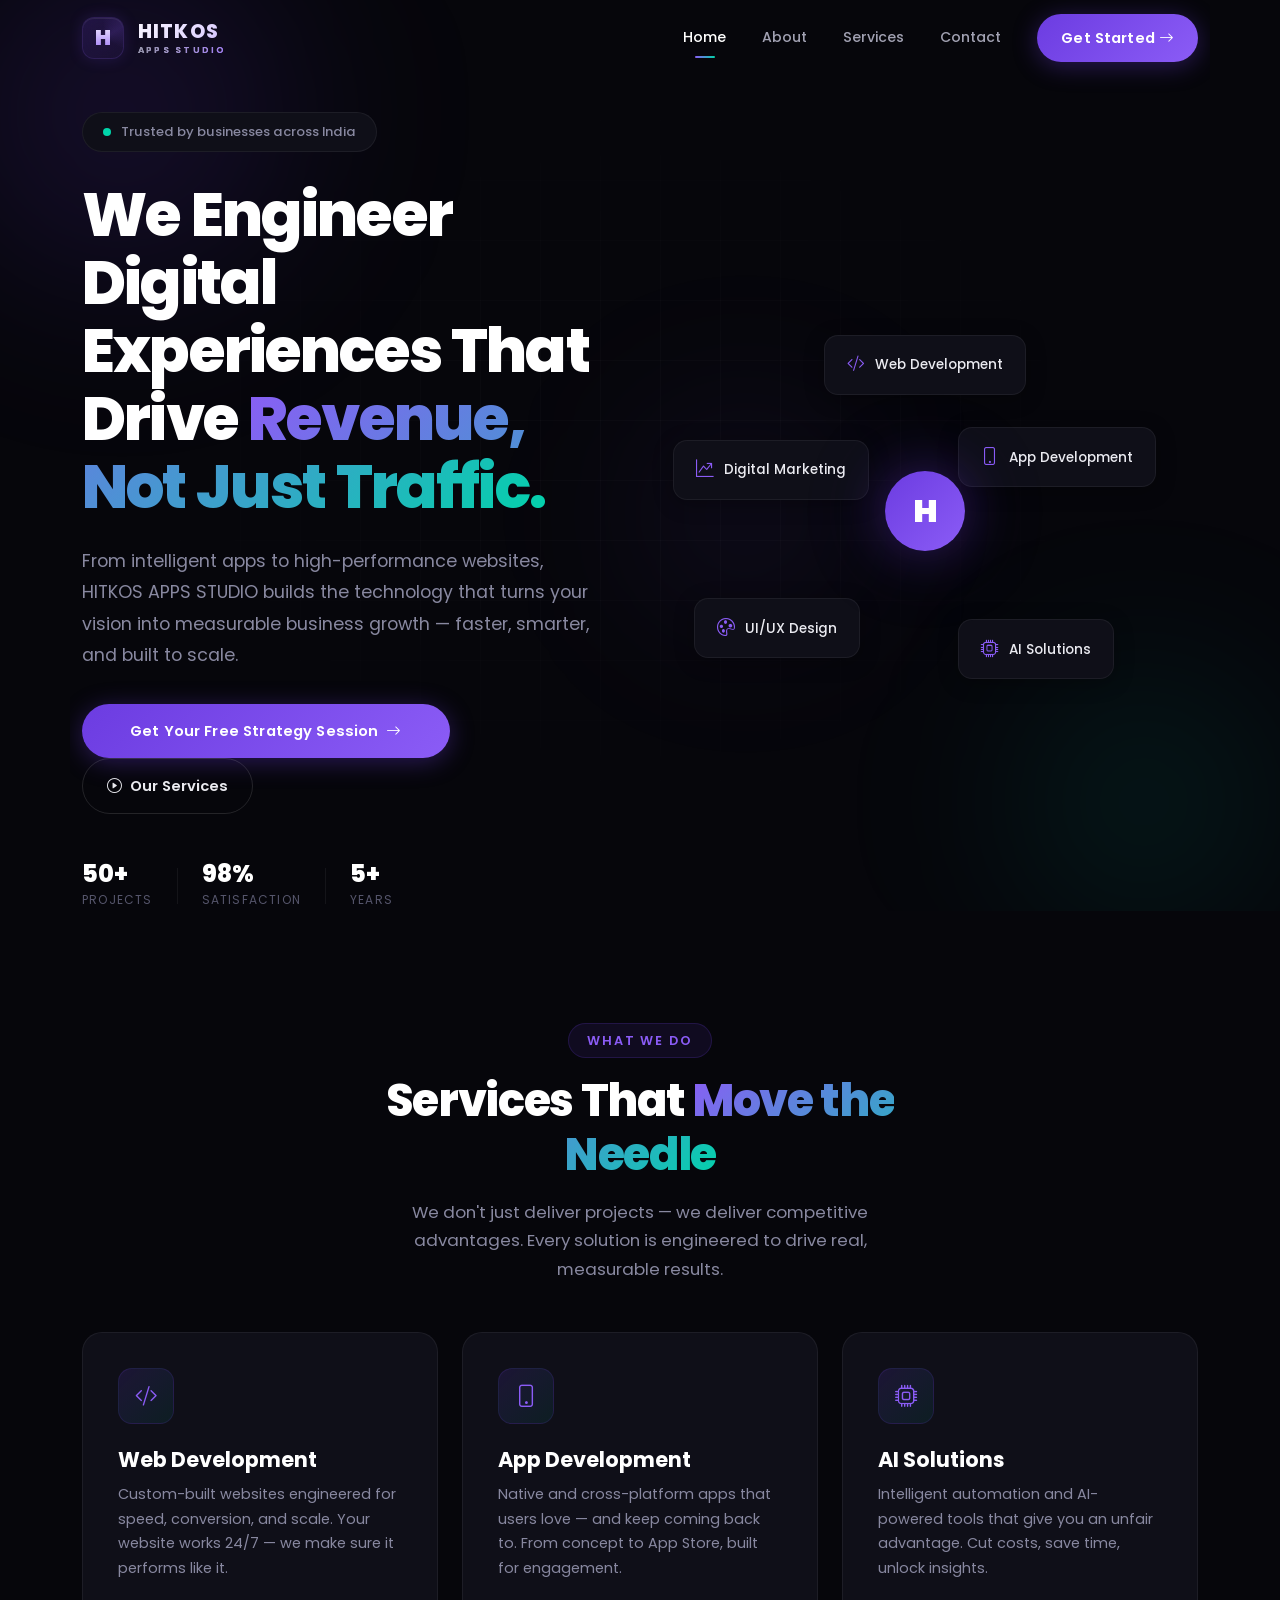
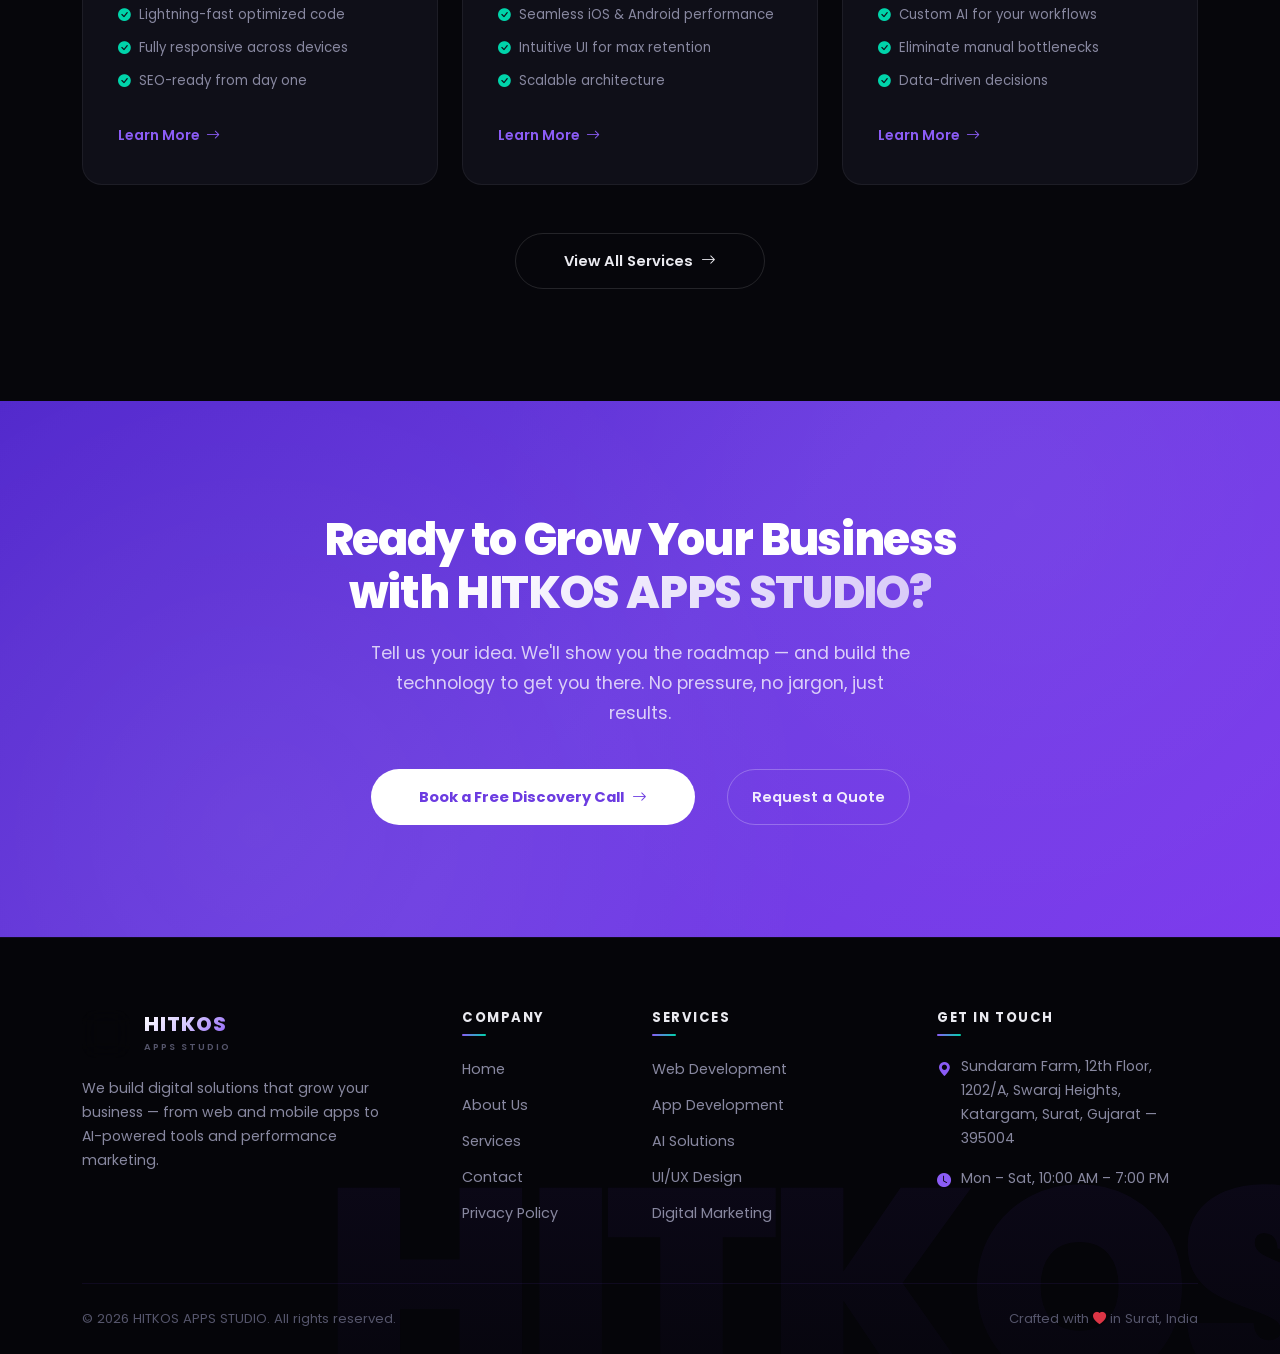
==== index.html @ c81a6fd2 "Add files via upload" ====
<!DOCTYPE html>
<html lang="en">

<head>
  <!-- Meta -->
  <meta charset="UTF-8" />
  <meta name="viewport" content="width=device-width, initial-scale=1.0" />
  <meta name="description"
    content="HITKOS APPS STUDIO — We build digital solutions that grow your business. Expert web development, app development, AI solutions, UI/UX design, and performance-driven digital marketing in Surat, Gujarat." />
  <meta name="keywords"
    content="web development, app development, AI solutions, UI/UX design, digital marketing, Google Ads, Meta Ads, Surat, Gujarat, HITKOS APPS STUDIO" />
  <meta name="author" content="HITKOS APPS STUDIO" />
  <meta name="robots" content="index, follow" />

  <!-- Open Graph -->
  <meta property="og:title" content="HITKOS APPS STUDIO — Digital Solutions That Grow Your Business" />
  <meta property="og:description"
    content="From intelligent apps to high-performance websites, we build the technology that turns your vision into measurable business growth." />
  <meta property="og:type" content="website" />
  <meta property="og:url" content="https://hitkosappsstudio.com" />
  <meta property="og:image" content="assets/images/og-image.jpg" />

  <!-- Favicon -->
  <link rel="icon" type="image/png" sizes="32x32" href="assets/icons/favicon-32x32.png" />
  <link rel="icon" type="image/png" sizes="16x16" href="assets/icons/favicon-16x16.png" />
  <link rel="apple-touch-icon" href="assets/icons/apple-touch-icon.png" />

  <!-- Google Fonts: Poppins -->
  <link rel="preconnect" href="https://fonts.googleapis.com" />
  <link rel="preconnect" href="https://fonts.gstatic.com" crossorigin />
  <link href="https://fonts.googleapis.com/css2?family=Poppins:wght@300;400;500;600;700;800;900&display=swap"
    rel="stylesheet" />

  <!-- Bootstrap 5.3 CSS -->
  <link href="https://cdn.jsdelivr.net/npm/bootstrap@5.3.3/dist/css/bootstrap.min.css" rel="stylesheet" />

  <!-- Bootstrap Icons -->
  <link href="https://cdn.jsdelivr.net/npm/bootstrap-icons@1.11.3/font/bootstrap-icons.min.css" rel="stylesheet" />

  <!-- Custom Stylesheet -->
  <link rel="stylesheet" href="css/style.css" />

  <title>HITKOS APPS STUDIO — We Build Digital Solutions That Grow Your Business</title>
</head>

<body>

  <!-- ======== NAVBAR ======== -->
  <nav class="navbar navbar-expand-lg fixed-top" id="mainNavbar">
    <div class="container">
      <a class="navbar-brand" href="index.html">
        <div class="brand-monogram"><span>H</span></div>
        <span class="navbar-brand-text">
          HITKOS
          <span class="brand-sub">Apps Studio</span>
        </span>
      </a>

      <button class="navbar-toggler border-0 shadow-none" type="button" data-bs-toggle="collapse"
        data-bs-target="#navbarNav" aria-controls="navbarNav" aria-expanded="false" aria-label="Toggle navigation">
        <span class="navbar-toggler-icon"></span>
      </button>

      <div class="collapse navbar-collapse" id="navbarNav">
        <ul class="navbar-nav ms-auto align-items-lg-center gap-lg-1">
          <li class="nav-item">
            <a class="nav-link active" href="index.html">Home</a>
          </li>
          <li class="nav-item">
            <a class="nav-link" href="about.html">About</a>
          </li>
          <li class="nav-item">
            <a class="nav-link" href="services.html">Services</a>
          </li>
          <li class="nav-item">
            <a class="nav-link" href="contact.html">Contact</a>
          </li>
          <li class="nav-item ms-lg-3">
            <a class="btn btn-cta-primary px-4 py-2" href="contact.html">
              Get Started <i class="bi bi-arrow-right ms-1"></i>
            </a>
          </li>
        </ul>
      </div>
    </div>
  </nav>

  <!-- ======== HERO SECTION ======== -->
  <section class="hero-section" id="hero">
    <!-- Animated background orbs -->
    <div class="hero-orb hero-orb-1"></div>
    <div class="hero-orb hero-orb-2"></div>
    <div class="hero-orb hero-orb-3"></div>
    <div class="hero-grid-overlay"></div>

    <div class="container position-relative" style="z-index: 2;">
      <div class="row align-items-center min-vh-100" style="padding-top: 7rem;">
        <!-- Left: Text Content -->
        <div class="col-lg-6 hero-text-col">
          <div class="hero-badge animate-fade-in">
            <span class="badge-dot"></span>
            Trusted by businesses across India
          </div>

          <h1 class="hero-heading animate-fade-in-up">
            We Engineer Digital Experiences That Drive
            <span class="gradient-text">Revenue, Not Just Traffic.</span>
          </h1>

          <p class="hero-subheading animate-fade-in-up delay-1">
            From intelligent apps to high-performance websites, HITKOS APPS STUDIO builds the technology that turns your
            vision into measurable business growth — faster, smarter, and built to scale.
          </p>

          <div class="hero-cta-group animate-fade-in-up delay-2">
            <a href="contact.html" class="btn btn-cta-primary btn-lg px-5 py-3 me-3">
              Get Your Free Strategy Session <i class="bi bi-arrow-right ms-2"></i>
            </a>
            <a href="services.html" class="btn btn-cta-outline btn-lg px-4 py-3">
              <i class="bi bi-play-circle me-2"></i> Our Services
            </a>
          </div>

          <!-- Trust Indicators -->
          <div class="hero-trust animate-fade-in-up delay-3">
            <div class="trust-item">
              <span class="trust-number">50+</span>
              <span class="trust-label">Projects</span>
            </div>
            <div class="trust-divider"></div>
            <div class="trust-item">
              <span class="trust-number">98%</span>
              <span class="trust-label">Satisfaction</span>
            </div>
            <div class="trust-divider"></div>
            <div class="trust-item">
              <span class="trust-number">5+</span>
              <span class="trust-label">Years</span>
            </div>
          </div>
        </div>

        <!-- Right: Illustration -->
        <div class="col-lg-6 d-none d-lg-flex justify-content-center align-items-center">
          <div class="hero-visual animate-fade-in-up delay-2">
            <div class="hero-card hero-card-1">
              <i class="bi bi-code-slash"></i>
              <span>Web Development</span>
            </div>
            <div class="hero-card hero-card-2">
              <i class="bi bi-phone"></i>
              <span>App Development</span>
            </div>
            <div class="hero-card hero-card-3">
              <i class="bi bi-cpu"></i>
              <span>AI Solutions</span>
            </div>
            <div class="hero-card hero-card-4">
              <i class="bi bi-palette"></i>
              <span>UI/UX Design</span>
            </div>
            <div class="hero-card hero-card-5">
              <i class="bi bi-graph-up-arrow"></i>
              <span>Digital Marketing</span>
            </div>
            <div class="hero-center-logo">
              <span>H</span>
            </div>
          </div>
        </div>
      </div>
    </div>
  </section>

  <!-- ======== SERVICES SECTION ======== -->
  <section class="services-section" id="services">
    <div class="container">
      <div class="row justify-content-center mb-5">
        <div class="col-lg-7 text-center">
          <span class="section-label animate-on-scroll">What We Do</span>
          <h2 class="section-title animate-on-scroll">
            Services That <span class="gradient-text">Move the Needle</span>
          </h2>
          <p class="section-subtitle animate-on-scroll">
            We don't just deliver projects — we deliver competitive advantages. Every solution is engineered to drive
            real, measurable results.
          </p>
        </div>
      </div>

      <div class="row g-4">
        <!-- Service 1: Web Development -->
        <div class="col-lg-4 col-md-6">
          <div class="service-card animate-on-scroll">
            <div class="service-card-glow"></div>
            <div class="service-icon-wrapper">
              <i class="bi bi-code-slash"></i>
            </div>
            <h3 class="service-title">Web Development</h3>
            <p class="service-desc">Custom-built websites engineered for speed, conversion, and scale. Your website
              works 24/7 — we make sure it performs like it.</p>
            <ul class="service-features">
              <li><i class="bi bi-check-circle-fill"></i> Lightning-fast optimized code</li>
              <li><i class="bi bi-check-circle-fill"></i> Fully responsive across devices</li>
              <li><i class="bi bi-check-circle-fill"></i> SEO-ready from day one</li>
            </ul>
            <a href="services.html" class="service-link">
              Learn More <i class="bi bi-arrow-right"></i>
            </a>
          </div>
        </div>

        <!-- Service 2: App Development -->
        <div class="col-lg-4 col-md-6">
          <div class="service-card animate-on-scroll">
            <div class="service-card-glow"></div>
            <div class="service-icon-wrapper">
              <i class="bi bi-phone"></i>
            </div>
            <h3 class="service-title">App Development</h3>
            <p class="service-desc">Native and cross-platform apps that users love — and keep coming back to. From
              concept to App Store, built for engagement.</p>
            <ul class="service-features">
              <li><i class="bi bi-check-circle-fill"></i> Seamless iOS &amp; Android performance</li>
              <li><i class="bi bi-check-circle-fill"></i> Intuitive UI for max retention</li>
              <li><i class="bi bi-check-circle-fill"></i> Scalable architecture</li>
            </ul>
            <a href="services.html" class="service-link">
              Learn More <i class="bi bi-arrow-right"></i>
            </a>
          </div>
        </div>

        <!-- Service 3: AI Solutions -->
        <div class="col-lg-4 col-md-6">
          <div class="service-card animate-on-scroll">
            <div class="service-card-glow"></div>
            <div class="service-icon-wrapper">
              <i class="bi bi-cpu"></i>
            </div>
            <h3 class="service-title">AI Solutions</h3>
            <p class="service-desc">Intelligent automation and AI-powered tools that give you an unfair advantage. Cut
              costs, save time, unlock insights.</p>
            <ul class="service-features">
              <li><i class="bi bi-check-circle-fill"></i> Custom AI for your workflows</li>
              <li><i class="bi bi-check-circle-fill"></i> Eliminate manual bottlenecks</li>
              <li><i class="bi bi-check-circle-fill"></i> Data-driven decisions</li>
            </ul>
            <a href="services.html" class="service-link">
              Learn More <i class="bi bi-arrow-right"></i>
            </a>
          </div>
        </div>
      </div>

      <!-- View All Services -->
      <div class="text-center mt-5 animate-on-scroll">
        <a href="services.html" class="btn btn-cta-outline btn-lg px-5 py-3">
          View All Services <i class="bi bi-arrow-right ms-2"></i>
        </a>
      </div>
    </div>
  </section>

  <!-- ======== CTA SECTION ======== -->
  <section class="cta-section" id="cta">
    <div class="cta-bg-pattern"></div>
    <div class="container position-relative" style="z-index: 2;">
      <div class="row justify-content-center">
        <div class="col-lg-8 text-center">
          <h2 class="cta-title animate-on-scroll">
            Ready to Grow Your Business with
            <span class="gradient-text-white">HITKOS APPS STUDIO?</span>
          </h2>
          <p class="cta-subtitle animate-on-scroll">
            Tell us your idea. We'll show you the roadmap — and build the technology to get you there. No pressure, no
            jargon, just results.
          </p>
          <div class="cta-buttons animate-on-scroll">
            <a href="contact.html" class="btn btn-cta-white btn-lg px-5 py-3 me-3">
              Book a Free Discovery Call <i class="bi bi-arrow-right ms-2"></i>
            </a>
            <a href="contact.html" class="btn btn-cta-outline-white btn-lg px-4 py-3">
              Request a Quote
            </a>
          </div>
        </div>
      </div>
    </div>
  </section>

  <!-- ======== FOOTER ======== -->
  <footer class="site-footer" id="footer">
    <div class="footer-watermark">HITKOS</div>
    <div class="container">
      <div class="row g-4 mb-5">
        <!-- Brand Column -->
        <div class="col-lg-4 col-md-6">
          <a href="index.html" class="footer-brand-area">
            <div class="footer-monogram"><span>H</span></div>
            <div class="footer-brand-name">
              <span class="footer-brand-title">HITKOS</span>
              <span class="footer-brand-subtitle">Apps Studio</span>
            </div>
          </a>
          <p class="footer-tagline">We build digital solutions that grow your business — from web and mobile apps to
            AI-powered tools and performance marketing.</p>

        </div>

        <!-- Quick Links -->
        <div class="col-lg-2 col-md-6 col-6">
          <h5 class="footer-heading">Company</h5>
          <ul class="footer-links">
            <li><a href="index.html">Home</a></li>
            <li><a href="about.html">About Us</a></li>
            <li><a href="services.html">Services</a></li>
            <li><a href="contact.html">Contact</a></li>
            <li><a href="privacy.html">Privacy Policy</a></li>
          </ul>
        </div>

        <!-- Services -->
        <div class="col-lg-3 col-md-6 col-6">
          <h5 class="footer-heading">Services</h5>
          <ul class="footer-links">
            <li><a href="services.html">Web Development</a></li>
            <li><a href="services.html">App Development</a></li>
            <li><a href="services.html">AI Solutions</a></li>
            <li><a href="services.html">UI/UX Design</a></li>
            <li><a href="services.html">Digital Marketing</a></li>
          </ul>
        </div>

        <!-- Contact Info -->
        <div class="col-lg-3 col-md-6">
          <h5 class="footer-heading">Get In Touch</h5>
          <ul class="footer-contact">
            <li>
              <i class="bi bi-geo-alt-fill"></i>
              <span>Sundaram Farm, 12th Floor, 1202/A, Swaraj Heights, Katargam, Surat, Gujarat — 395004</span>
            </li>
            <li>
              <i class="bi bi-clock-fill"></i>
              <span>Mon – Sat, 10:00 AM – 7:00 PM</span>
            </li>
          </ul>
        </div>
      </div>

      <!-- Footer Bottom -->
      <div class="footer-bottom">
        <div class="row align-items-center">
          <div class="col-md-6 text-center text-md-start">
            <p class="mb-0">&copy; <span id="current-year"></span> HITKOS APPS STUDIO. All rights reserved.</p>
          </div>
          <div class="col-md-6 text-center text-md-end">
            <p class="mb-0">Crafted with <i class="bi bi-heart-fill text-danger"></i> in Surat, India</p>
          </div>
        </div>
      </div>
    </div>
  </footer>

  <!-- ======== SCRIPTS ======== -->
  <!-- Bootstrap 5.3 JS Bundle -->
  <script src="https://cdn.jsdelivr.net/npm/bootstrap@5.3.3/dist/js/bootstrap.bundle.min.js"></script>
  <!-- Custom JS -->
  <script src="js/main.js"></script>

</body>

</html>
---- css/style.css ----
/* ============================================
   HITKOS APPS STUDIO — Custom Styles
   Companion to Bootstrap 5.3
   ============================================ */

/* ---------- CSS Custom Properties ---------- */
:root {
  --primary: #6C3CE1;
  --primary-light: #8B5CF6;
  --primary-dark: #5228CC;
  --primary-glow: rgba(108, 60, 225, 0.35);
  --secondary: #00D4AA;
  --secondary-glow: rgba(0, 212, 170, 0.25);
  --accent: #FF6B6B;

  --bg-dark: #06060B;
  --bg-card: #0F0F18;
  --bg-card-hover: #16162A;
  --bg-surface: #1A1A2E;
  --border-color: rgba(255, 255, 255, 0.06);
  --border-hover: rgba(108, 60, 225, 0.3);

  --text-primary: #EAEAF0;
  --text-secondary: #8888A0;
  --text-muted: #55556B;
  --text-heading: #FFFFFF;

  --font-main: 'Poppins', -apple-system, BlinkMacSystemFont, sans-serif;
  --radius-lg: 20px;
  --radius-md: 14px;
  --radius-sm: 8px;
  --transition: 0.35s cubic-bezier(0.25, 0.46, 0.45, 0.94);
}

/* ---------- Global Resets ---------- */
*,
*::before,
*::after {
  margin: 0;
  padding: 0;
  box-sizing: border-box;
}

html {
  scroll-behavior: smooth;
  scroll-padding-top: 80px;
}

body {
  font-family: var(--font-main);
  background: var(--bg-dark);
  color: var(--text-primary);
  line-height: 1.7;
  overflow-x: hidden;
  -webkit-font-smoothing: antialiased;
  -moz-osx-font-smoothing: grayscale;
}

::selection {
  background: var(--primary);
  color: #fff;
}

.text-primary-custom {
  color: var(--primary-light) !important;
}

/* ---------- Gradient Text ---------- */
.gradient-text {
  background: linear-gradient(135deg, var(--primary-light) 0%, var(--secondary) 100%);
  -webkit-background-clip: text;
  -webkit-text-fill-color: transparent;
  background-clip: text;
}

.gradient-text-white {
  background: linear-gradient(135deg, #fff 0%, rgba(255,255,255,0.7) 100%);
  -webkit-background-clip: text;
  -webkit-text-fill-color: transparent;
  background-clip: text;
}

/* ---------- Section Utilities ---------- */
.section-label {
  display: inline-block;
  font-size: 0.8rem;
  font-weight: 600;
  text-transform: uppercase;
  letter-spacing: 0.15em;
  color: var(--primary-light);
  background: rgba(108, 60, 225, 0.1);
  border: 1px solid rgba(108, 60, 225, 0.2);
  padding: 6px 18px;
  border-radius: 50px;
  margin-bottom: 1rem;
}

.section-title {
  font-size: clamp(2rem, 4vw, 2.8rem);
  font-weight: 800;
  color: var(--text-heading);
  letter-spacing: -0.03em;
  line-height: 1.2;
  margin-bottom: 1rem;
}

.section-subtitle {
  font-size: 1.05rem;
  color: var(--text-secondary);
  max-width: 540px;
  margin: 0 auto;
}

/* ============================================
   NAVBAR
   ============================================ */
.navbar {
  padding: 0.9rem 0;
  transition: all var(--transition);
  background: transparent;
}

.navbar.scrolled {
  background: rgba(6, 6, 11, 0.82) !important;
  backdrop-filter: blur(28px) saturate(1.4);
  -webkit-backdrop-filter: blur(28px) saturate(1.4);
  border-bottom: 1px solid rgba(108, 60, 225, 0.15);
  padding: 0.55rem 0;
  box-shadow:
    0 1px 0 0 rgba(139, 92, 246, 0.08),
    0 4px 30px rgba(0, 0, 0, 0.35),
    0 0 60px -20px rgba(108, 60, 225, 0.12);
}

/* --- Brand --- */
.navbar-brand {
  padding: 0;
  margin-right: 1.5rem;
  display: flex;
  align-items: center;
  gap: 14px;
  text-decoration: none;
  transition: all var(--transition);
}

.navbar-brand:hover {
  transform: translateY(-1px);
}

.navbar-brand:hover .brand-monogram {
  box-shadow:
    0 0 20px rgba(108, 60, 225, 0.5),
    0 0 50px rgba(108, 60, 225, 0.15),
    inset 0 0 20px rgba(139, 92, 246, 0.15);
  border-color: rgba(139, 92, 246, 0.5);
}

.navbar-brand:hover .navbar-brand-text {
  background-position: 100% 50%;
}

/* Monogram "H" glass badge */
.brand-monogram {
  width: 42px;
  height: 42px;
  display: flex;
  align-items: center;
  justify-content: center;
  border-radius: 12px;
  background: linear-gradient(145deg, rgba(108, 60, 225, 0.2) 0%, rgba(139, 92, 246, 0.08) 100%);
  border: 1.5px solid rgba(139, 92, 246, 0.25);
  backdrop-filter: blur(12px);
  -webkit-backdrop-filter: blur(12px);
  font-size: 1.35rem;
  font-weight: 900;
  letter-spacing: -0.02em;
  background-clip: padding-box;
  position: relative;
  overflow: hidden;
  transition: all var(--transition);
  box-shadow:
    0 0 15px rgba(108, 60, 225, 0.2),
    inset 0 1px 0 rgba(255, 255, 255, 0.08);
  flex-shrink: 0;
}

.brand-monogram span {
  background: linear-gradient(180deg, #FFFFFF 0%, var(--primary-light) 100%);
  -webkit-background-clip: text;
  -webkit-text-fill-color: transparent;
  background-clip: text;
  position: relative;
  z-index: 1;
}

.brand-monogram::before {
  content: '';
  position: absolute;
  top: -50%;
  left: -50%;
  width: 200%;
  height: 200%;
  background: conic-gradient(
    from 0deg,
    transparent 0deg,
    rgba(139, 92, 246, 0.15) 60deg,
    transparent 120deg
  );
  animation: monogramSpin 6s linear infinite;
  z-index: 0;
}

@keyframes monogramSpin {
  from { transform: rotate(0deg); }
  to { transform: rotate(360deg); }
}

.navbar.scrolled .brand-monogram {
  width: 38px;
  height: 38px;
  font-size: 1.2rem;
  border-radius: 10px;
}

/* Navbar Brand Text */
.navbar-brand-text {
  font-size: 1.2rem;
  font-weight: 800;
  letter-spacing: 0.06em;
  line-height: 1.1;
  background: linear-gradient(135deg, #FFFFFF 0%, #E0D4FF 35%, var(--primary-light) 70%, var(--secondary) 100%);
  background-size: 250% 250%;
  background-position: 0% 50%;
  -webkit-background-clip: text;
  -webkit-text-fill-color: transparent;
  background-clip: text;
  transition: background-position 0.6s ease;
  text-transform: uppercase;
  white-space: nowrap;
}

.navbar-brand-text .brand-sub {
  display: block;
  font-size: 0.56rem;
  font-weight: 600;
  letter-spacing: 0.25em;
  text-transform: uppercase;
  background: linear-gradient(90deg, rgba(136, 136, 160, 0.9) 0%, rgba(139, 92, 246, 0.6) 100%);
  -webkit-background-clip: text;
  -webkit-text-fill-color: transparent;
  background-clip: text;
  margin-top: 3px;
}

.navbar.scrolled .navbar-brand-text {
  font-size: 1.08rem;
}

.navbar.scrolled .navbar-brand-text .brand-sub {
  font-size: 0.5rem;
}

.navbar-nav .nav-link {
  font-size: 0.88rem;
  font-weight: 500;
  color: rgba(200, 200, 220, 0.8) !important;
  padding: 0.5rem 1rem !important;
  transition: all var(--transition);
  position: relative;
}

.navbar-nav .nav-link::after {
  content: '';
  position: absolute;
  bottom: 0;
  left: 50%;
  transform: translateX(-50%);
  width: 0;
  height: 2px;
  background: linear-gradient(90deg, var(--primary-light), var(--secondary));
  transition: width var(--transition);
  border-radius: 2px;
}

.navbar-nav .nav-link:hover,
.navbar-nav .nav-link.active {
  color: var(--text-heading) !important;
}

.navbar-nav .nav-link:hover::after,
.navbar-nav .nav-link.active::after {
  width: 20px;
}

/* Custom toggler */
.navbar-toggler-icon {
  background-image: url("data:image/svg+xml,%3csvg xmlns='http://www.w3.org/2000/svg' viewBox='0 0 30 30'%3e%3cpath stroke='rgba%28255, 255, 255, 0.85%29' stroke-linecap='round' stroke-miterlimit='10' stroke-width='2' d='M4 7h22M4 15h22M4 23h22'/%3e%3c/svg%3e") !important;
}

/* ============================================
   BUTTONS
   ============================================ */
.btn-cta-primary {
  background: linear-gradient(135deg, var(--primary) 0%, var(--primary-light) 100%);
  color: #fff;
  border: none;
  border-radius: 50px;
  font-weight: 600;
  font-size: 0.92rem;
  letter-spacing: 0.01em;
  box-shadow: 0 4px 25px var(--primary-glow);
  transition: all var(--transition);
}

.btn-cta-primary:hover {
  transform: translateY(-3px);
  box-shadow: 0 8px 40px rgba(108, 60, 225, 0.5);
  color: #fff;
}

.btn-cta-primary:active {
  transform: translateY(-1px);
}

.btn-cta-outline {
  background: transparent;
  color: var(--text-primary);
  border: 1.5px solid rgba(255, 255, 255, 0.12);
  border-radius: 50px;
  font-weight: 600;
  font-size: 0.92rem;
  transition: all var(--transition);
}

.btn-cta-outline:hover {
  border-color: var(--primary-light);
  color: var(--primary-light);
  transform: translateY(-3px);
  box-shadow: 0 4px 20px rgba(108, 60, 225, 0.15);
}

.btn-cta-white {
  background: #fff;
  color: var(--primary);
  border: none;
  border-radius: 50px;
  font-weight: 700;
  font-size: 0.92rem;
  transition: all var(--transition);
}

.btn-cta-white:hover {
  transform: translateY(-3px);
  box-shadow: 0 12px 35px rgba(0, 0, 0, 0.3);
  color: var(--primary-dark);
}

.btn-cta-outline-white {
  background: transparent;
  color: rgba(255, 255, 255, 0.9);
  border: 1.5px solid rgba(255, 255, 255, 0.25);
  border-radius: 50px;
  font-weight: 600;
  font-size: 0.92rem;
  transition: all var(--transition);
}

.btn-cta-outline-white:hover {
  background: rgba(255, 255, 255, 0.1);
  border-color: rgba(255, 255, 255, 0.5);
  color: #fff;
  transform: translateY(-3px);
}

/* ============================================
   HERO SECTION
   ============================================ */
.hero-section {
  position: relative;
  min-height: 100vh;
  overflow: hidden;
  background: var(--bg-dark);
}

/* Animated Gradient Orbs */
.hero-orb {
  position: absolute;
  border-radius: 50%;
  filter: blur(80px);
  pointer-events: none;
  animation: floatOrb 8s ease-in-out infinite;
}

.hero-orb-1 {
  width: 500px;
  height: 500px;
  background: radial-gradient(circle, rgba(108, 60, 225, 0.2) 0%, transparent 70%);
  top: -15%;
  left: -10%;
  animation-delay: 0s;
}

.hero-orb-2 {
  width: 400px;
  height: 400px;
  background: radial-gradient(circle, rgba(0, 212, 170, 0.12) 0%, transparent 70%);
  bottom: -10%;
  right: -5%;
  animation-delay: 3s;
}

.hero-orb-3 {
  width: 300px;
  height: 300px;
  background: radial-gradient(circle, rgba(139, 92, 246, 0.12) 0%, transparent 70%);
  top: 40%;
  right: 30%;
  animation-delay: 5s;
}

@keyframes floatOrb {
  0%, 100% { transform: translate(0, 0) scale(1); }
  33% { transform: translate(30px, -20px) scale(1.05); }
  66% { transform: translate(-20px, 15px) scale(0.95); }
}

/* Grid Overlay */
.hero-grid-overlay {
  position: absolute;
  inset: 0;
  background-image:
    linear-gradient(rgba(255,255,255,0.02) 1px, transparent 1px),
    linear-gradient(90deg, rgba(255,255,255,0.02) 1px, transparent 1px);
  background-size: 60px 60px;
  pointer-events: none;
  mask-image: radial-gradient(ellipse 60% 60% at 50% 50%, black 20%, transparent 70%);
  -webkit-mask-image: radial-gradient(ellipse 60% 60% at 50% 50%, black 20%, transparent 70%);
}

/* Hero Badge */
.hero-badge {
  display: inline-flex;
  align-items: center;
  gap: 10px;
  background: var(--bg-card);
  border: 1px solid var(--border-color);
  padding: 8px 20px;
  border-radius: 50px;
  font-size: 0.82rem;
  font-weight: 500;
  color: var(--text-secondary);
  margin-bottom: 1.8rem;
}

.badge-dot {
  width: 8px;
  height: 8px;
  background: var(--secondary);
  border-radius: 50%;
  animation: pulse 2s ease-in-out infinite;
}

@keyframes pulse {
  0%, 100% { opacity: 1; box-shadow: 0 0 0 0 rgba(0,212,170,0.4); }
  50% { opacity: 0.7; box-shadow: 0 0 0 8px rgba(0,212,170,0); }
}

/* Hero Heading */
.hero-heading {
  font-size: clamp(2.4rem, 5.5vw, 3.8rem);
  font-weight: 800;
  color: var(--text-heading);
  line-height: 1.12;
  letter-spacing: -0.03em;
  margin-bottom: 1.5rem;
}

.hero-subheading {
  font-size: 1.1rem;
  color: var(--text-secondary);
  line-height: 1.8;
  max-width: 520px;
  margin-bottom: 2rem;
}

.hero-cta-group {
  margin-bottom: 3rem;
}

/* Trust Indicators */
.hero-trust {
  display: flex;
  align-items: center;
  gap: 1.5rem;
}

.trust-item {
  display: flex;
  flex-direction: column;
}

.trust-number {
  font-size: 1.5rem;
  font-weight: 800;
  color: var(--text-heading);
  line-height: 1;
}

.trust-label {
  font-size: 0.75rem;
  color: var(--text-muted);
  text-transform: uppercase;
  letter-spacing: 0.1em;
  margin-top: 4px;
}

.trust-divider {
  width: 1px;
  height: 36px;
  background: var(--border-color);
}

/* Hero Visual — Floating Cards */
.hero-visual {
  position: relative;
  width: 420px;
  height: 420px;
}

.hero-center-logo {
  position: absolute;
  top: 50%;
  left: 50%;
  transform: translate(-50%, -50%);
  width: 80px;
  height: 80px;
  background: linear-gradient(135deg, var(--primary), var(--primary-light));
  border-radius: 50%;
  display: flex;
  align-items: center;
  justify-content: center;
  font-size: 2rem;
  font-weight: 900;
  color: #fff;
  box-shadow: 0 0 50px var(--primary-glow), 0 0 100px rgba(108, 60, 225, 0.15);
  animation: glowPulse 3s ease-in-out infinite;
  z-index: 2;
}

@keyframes glowPulse {
  0%, 100% { box-shadow: 0 0 40px var(--primary-glow); }
  50% { box-shadow: 0 0 70px rgba(108, 60, 225, 0.5), 0 0 120px rgba(108, 60, 225, 0.15); }
}

.hero-card {
  position: absolute;
  background: var(--bg-card);
  border: 1px solid var(--border-color);
  border-radius: var(--radius-md);
  padding: 14px 22px;
  display: flex;
  align-items: center;
  gap: 10px;
  font-size: 0.85rem;
  font-weight: 500;
  color: var(--text-primary);
  white-space: nowrap;
  backdrop-filter: blur(10px);
  transition: all var(--transition);
  box-shadow: 0 4px 20px rgba(0,0,0,0.3);
}

.hero-card i {
  font-size: 1.1rem;
  color: var(--primary-light);
}

.hero-card:hover {
  border-color: var(--border-hover);
  transform: scale(1.06);
  box-shadow: 0 8px 30px rgba(108, 60, 225, 0.2);
}

.hero-card-1 {
  top: 8%;
  left: 50%;
  transform: translateX(-50%);
  animation: floatCard 6s ease-in-out infinite;
}

.hero-card-2 {
  top: 30%;
  right: -5%;
  animation: floatCard 6s ease-in-out infinite 1s;
}

.hero-card-3 {
  bottom: 10%;
  right: 5%;
  animation: floatCard 6s ease-in-out infinite 2s;
}

.hero-card-4 {
  bottom: 15%;
  left: -5%;
  animation: floatCard 6s ease-in-out infinite 3s;
}

.hero-card-5 {
  top: 33%;
  left: -10%;
  animation: floatCard 6s ease-in-out infinite 4s;
}

@keyframes floatCard {
  0%, 100% { transform: translateY(0); }
  50% { transform: translateY(-12px); }
}

.hero-card-1 {
  animation: floatCard1 6s ease-in-out infinite;
}

@keyframes floatCard1 {
  0%, 100% { transform: translateX(-50%) translateY(0); }
  50% { transform: translateX(-50%) translateY(-12px); }
}

/* ============================================
   SERVICES SECTION
   ============================================ */
.services-section {
  padding: 7rem 0;
  background: var(--bg-dark);
  position: relative;
}

.service-card {
  background: var(--bg-card);
  border: 1px solid var(--border-color);
  border-radius: var(--radius-lg);
  padding: 2.2rem;
  height: 100%;
  position: relative;
  overflow: hidden;
  transition: all var(--transition);
}

.service-card-glow {
  position: absolute;
  top: 0;
  left: 0;
  width: 100%;
  height: 3px;
  background: linear-gradient(90deg, var(--primary), var(--secondary));
  opacity: 0;
  transition: opacity var(--transition);
}

.service-card:hover {
  transform: translateY(-8px);
  border-color: var(--border-hover);
  background: var(--bg-card-hover);
  box-shadow: 0 20px 60px rgba(0, 0, 0, 0.4), 0 0 40px rgba(108, 60, 225, 0.08);
}

.service-card:hover .service-card-glow {
  opacity: 1;
}

.service-icon-wrapper {
  width: 56px;
  height: 56px;
  display: flex;
  align-items: center;
  justify-content: center;
  background: linear-gradient(135deg, rgba(108, 60, 225, 0.15) 0%, rgba(0, 212, 170, 0.08) 100%);
  border: 1px solid rgba(108, 60, 225, 0.15);
  border-radius: var(--radius-md);
  margin-bottom: 1.5rem;
  font-size: 1.4rem;
  color: var(--primary-light);
  transition: all var(--transition);
}

.service-card:hover .service-icon-wrapper {
  background: linear-gradient(135deg, var(--primary) 0%, var(--primary-light) 100%);
  color: #fff;
  border-color: transparent;
  transform: scale(1.08);
  box-shadow: 0 4px 20px var(--primary-glow);
}

.service-title {
  font-size: 1.3rem;
  font-weight: 700;
  color: var(--text-heading);
  margin-bottom: 0.6rem;
}

.service-desc {
  font-size: 0.9rem;
  color: var(--text-secondary);
  line-height: 1.7;
  margin-bottom: 1.2rem;
}

.service-features {
  list-style: none;
  padding: 0;
  margin-bottom: 1.5rem;
}

.service-features li {
  font-size: 0.83rem;
  color: var(--text-secondary);
  padding: 5px 0;
  display: flex;
  align-items: center;
  gap: 8px;
}

.service-features li i {
  color: var(--secondary);
  font-size: 0.8rem;
  flex-shrink: 0;
}

.service-link {
  font-size: 0.88rem;
  font-weight: 600;
  color: var(--primary-light);
  text-decoration: none;
  display: inline-flex;
  align-items: center;
  gap: 6px;
  transition: all var(--transition);
}

.service-link:hover {
  color: var(--secondary);
  gap: 12px;
}

/* ============================================
   CTA SECTION
   ============================================ */
.cta-section {
  padding: 7rem 0;
  background: linear-gradient(135deg, var(--primary-dark) 0%, var(--primary) 50%, #7C3AED 100%);
  position: relative;
  overflow: hidden;
}

.cta-bg-pattern {
  position: absolute;
  inset: 0;
  background-image:
    radial-gradient(circle at 20% 80%, rgba(255,255,255,0.06) 0%, transparent 50%),
    radial-gradient(circle at 80% 20%, rgba(255,255,255,0.04) 0%, transparent 50%);
  pointer-events: none;
}

.cta-title {
  font-size: clamp(2rem, 4vw, 2.8rem);
  font-weight: 800;
  color: #fff;
  letter-spacing: -0.03em;
  line-height: 1.2;
  margin-bottom: 1.2rem;
}

.cta-subtitle {
  font-size: 1.1rem;
  color: rgba(255, 255, 255, 0.75);
  max-width: 540px;
  margin: 0 auto 2.5rem;
  line-height: 1.7;
}

.cta-buttons {
  display: flex;
  justify-content: center;
  gap: 1rem;
  flex-wrap: wrap;
}

/* ============================================
   FOOTER
   ============================================ */
.site-footer {
  background: #050509;
  border-top: 1px solid rgba(108, 60, 225, 0.12);
  padding: 4.5rem 0 0;
  position: relative;
  overflow: hidden;
}

/* Footer background watermark */
.footer-watermark {
  position: absolute;
  bottom: -18%;
  right: -5%;
  font-size: clamp(8rem, 22vw, 20rem);
  font-weight: 900;
  letter-spacing: -0.04em;
  line-height: 1;
  text-transform: uppercase;
  background: linear-gradient(180deg, rgba(108, 60, 225, 0.07) 0%, rgba(108, 60, 225, 0.015) 100%);
  -webkit-background-clip: text;
  -webkit-text-fill-color: transparent;
  background-clip: text;
  pointer-events: none;
  user-select: none;
  white-space: nowrap;
  z-index: 0;
}

.site-footer .container {
  position: relative;
  z-index: 1;
}

/* Footer brand area */
.footer-brand-area {
  display: flex;
  align-items: center;
  gap: 14px;
  margin-bottom: 1.2rem;
  text-decoration: none;
  transition: all var(--transition);
}

.footer-brand-area:hover {
  transform: translateY(-2px);
}

.footer-brand-area:hover .footer-monogram {
  box-shadow:
    0 0 20px rgba(108, 60, 225, 0.45),
    inset 0 0 15px rgba(139, 92, 246, 0.1);
  border-color: rgba(139, 92, 246, 0.5);
}

/* Footer monogram (matching navbar) */
.footer-monogram {
  width: 48px;
  height: 48px;
  display: flex;
  align-items: center;
  justify-content: center;
  border-radius: 14px;
  background: linear-gradient(145deg, rgba(108, 60, 225, 0.18) 0%, rgba(139, 92, 246, 0.06) 100%);
  border: 1.5px solid rgba(139, 92, 246, 0.2);
  backdrop-filter: blur(10px);
  font-size: 1.5rem;
  font-weight: 900;
  flex-shrink: 0;
  transition: all var(--transition);
  box-shadow: 0 0 12px rgba(108, 60, 225, 0.15);
  position: relative;
  overflow: hidden;
}

.footer-monogram span {
  background: linear-gradient(180deg, #FFFFFF 0%, var(--primary-light) 100%);
  -webkit-background-clip: text;
  -webkit-text-fill-color: transparent;
  background-clip: text;
  position: relative;
  z-index: 1;
}

.footer-brand-name {
  display: flex;
  flex-direction: column;
}

.footer-brand-title {
  font-size: 1.25rem;
  font-weight: 800;
  letter-spacing: 0.05em;
  text-transform: uppercase;
  background: linear-gradient(135deg, #FFFFFF 0%, #D4C5FF 50%, var(--primary-light) 100%);
  -webkit-background-clip: text;
  -webkit-text-fill-color: transparent;
  background-clip: text;
  line-height: 1.15;
}

.footer-brand-subtitle {
  font-size: 0.58rem;
  font-weight: 600;
  letter-spacing: 0.22em;
  text-transform: uppercase;
  color: var(--text-muted);
  margin-top: 3px;
}

.footer-tagline {
  font-size: 0.88rem;
  color: var(--text-secondary);
  line-height: 1.7;
  max-width: 320px;
  margin-bottom: 1.5rem;
}

.footer-socials {
  display: flex;
  gap: 10px;
}

.social-link {
  width: 42px;
  height: 42px;
  display: flex;
  align-items: center;
  justify-content: center;
  background: rgba(15, 15, 24, 0.8);
  border: 1px solid rgba(108, 60, 225, 0.12);
  border-radius: 12px;
  color: var(--text-secondary);
  font-size: 1.05rem;
  text-decoration: none;
  transition: all var(--transition);
  backdrop-filter: blur(8px);
}

.social-link:hover {
  background: linear-gradient(135deg, var(--primary) 0%, var(--primary-light) 100%);
  border-color: transparent;
  color: #fff;
  transform: translateY(-4px) scale(1.05);
  box-shadow: 0 8px 25px var(--primary-glow);
}

.footer-heading {
  font-size: 0.82rem;
  font-weight: 700;
  text-transform: uppercase;
  letter-spacing: 0.12em;
  color: var(--text-primary);
  margin-bottom: 1.2rem;
  position: relative;
  padding-bottom: 10px;
}

.footer-heading::after {
  content: '';
  position: absolute;
  bottom: 0;
  left: 0;
  width: 24px;
  height: 2px;
  background: linear-gradient(90deg, var(--primary-light), var(--secondary));
  border-radius: 2px;
}

.footer-links {
  list-style: none;
  padding: 0;
  margin: 0;
}

.footer-links li {
  margin-bottom: 0.55rem;
}

.footer-links a {
  font-size: 0.9rem;
  color: var(--text-secondary);
  text-decoration: none;
  transition: all var(--transition);
  position: relative;
  padding-left: 0;
}

.footer-links a:hover {
  color: var(--primary-light);
  padding-left: 6px;
}

.footer-contact {
  list-style: none;
  padding: 0;
  margin: 0;
}

.footer-contact li {
  display: flex;
  align-items: flex-start;
  gap: 10px;
  margin-bottom: 1rem;
  font-size: 0.88rem;
  color: var(--text-secondary);
}

.footer-contact li i {
  color: var(--primary-light);
  margin-top: 3px;
  flex-shrink: 0;
}

.footer-bottom {
  border-top: 1px solid rgba(108, 60, 225, 0.1);
  padding: 1.5rem 0;
  font-size: 0.82rem;
  color: var(--text-muted);
  margin-top: 1rem;
}

/* ============================================
   ANIMATIONS
   ============================================ */
.animate-fade-in {
  animation: fadeIn 0.8s ease forwards;
}

.animate-fade-in-up {
  opacity: 0;
  animation: fadeInUp 0.8s ease forwards;
}

.delay-1 { animation-delay: 0.15s; }
.delay-2 { animation-delay: 0.3s; }
.delay-3 { animation-delay: 0.5s; }

@keyframes fadeIn {
  from { opacity: 0; }
  to { opacity: 1; }
}

@keyframes fadeInUp {
  from {
    opacity: 0;
    transform: translateY(35px);
  }
  to {
    opacity: 1;
    transform: translateY(0);
  }
}

/* Scroll-triggered animation */
.animate-on-scroll {
  opacity: 0;
  transform: translateY(30px);
  transition: opacity 0.7s ease, transform 0.7s ease;
}

.animate-on-scroll.visible {
  opacity: 1;
  transform: translateY(0);
}

/* ============================================
   RESPONSIVE OVERRIDES
   ============================================ */

/* Tablet */
@media (max-width: 991.98px) {
  .navbar-collapse {
    background: rgba(6, 6, 11, 0.96);
    backdrop-filter: blur(20px);
    border: 1px solid var(--border-color);
    border-radius: var(--radius-md);
    margin-top: 0.8rem;
    padding: 1.2rem;
  }

  .navbar-brand-text {
    font-size: 1rem;
  }

  .navbar-brand-text .brand-sub {
    font-size: 0.5rem;
  }

  .navbar-nav .nav-link::after {
    display: none;
  }

  .hero-heading {
    text-align: center;
  }

  .hero-subheading {
    text-align: center;
    margin-left: auto;
    margin-right: auto;
  }

  .hero-text-col {
    display: flex;
    flex-direction: column;
    align-items: center;
    text-align: center;
  }

  .hero-cta-group {
    display: flex;
    flex-wrap: wrap;
    justify-content: center;
    gap: 0.8rem;
  }

  .hero-cta-group .me-3 {
    margin-right: 0 !important;
  }

  .hero-trust {
    justify-content: center;
  }

  .cta-buttons {
    flex-direction: column;
    align-items: center;
  }

  .cta-buttons .me-3 {
    margin-right: 0 !important;
  }
}

/* Mobile */
@media (max-width: 575.98px) {
  .hero-heading {
    font-size: 2rem;
  }

  .hero-cta-group .btn {
    width: 100%;
    text-align: center;
  }

  .hero-trust {
    gap: 1rem;
  }

  .trust-number {
    font-size: 1.2rem;
  }

  .service-card {
    padding: 1.8rem;
  }

  .cta-title {
    font-size: 1.7rem;
  }

  .cta-buttons .btn {
    width: 100%;
  }

  .footer-bottom .row > div {
    text-align: center !important;
  }

  .navbar-brand-text {
    font-size: 0.88rem;
  }

  .navbar-brand-text .brand-sub {
    font-size: 0.46rem;
    letter-spacing: 0.15em;
  }

  .navbar-logo {
    height: 38px;
  }

  .footer-brand-area {
    gap: 10px;
  }

  .footer-brand-title {
    font-size: 1rem;
  }

  .footer-brand-subtitle {
    font-size: 0.52rem;
  }

  .footer-watermark {
    font-size: 6rem;
    bottom: -10%;
  }

  .footer-heading::after {
    left: 50%;
    transform: translateX(-50%);
  }
}

/* ============================================
   PAGE HERO (Inner pages)
   ============================================ */
.page-hero {
  position: relative;
  overflow: hidden;
  background: var(--bg-dark);
}

.page-hero-content {
  padding-top: 10rem;
  padding-bottom: 5rem;
}

/* ============================================
   ABOUT PAGE — Introduction Section
   ============================================ */
.about-intro-section {
  padding: 6rem 0;
  background: var(--bg-dark);
}

.about-visual {
  position: relative;
}

.about-visual-card {
  background: var(--bg-card);
  border: 1px solid var(--border-color);
  border-radius: var(--radius-lg);
  padding: 2.5rem;
  position: relative;
  overflow: hidden;
}

.about-visual-card::before {
  content: '';
  position: absolute;
  top: 0;
  left: 0;
  width: 100%;
  height: 4px;
  background: linear-gradient(90deg, var(--primary), var(--secondary));
}

.about-year-badge {
  display: flex;
  align-items: center;
  gap: 1rem;
  margin-bottom: 2rem;
  padding-bottom: 1.5rem;
  border-bottom: 1px solid var(--border-color);
}

.year-number {
  font-size: 3.5rem;
  font-weight: 900;
  line-height: 1;
  background: linear-gradient(135deg, var(--primary-light), var(--secondary));
  -webkit-background-clip: text;
  -webkit-text-fill-color: transparent;
  background-clip: text;
}

.year-label {
  font-size: 0.88rem;
  color: var(--text-secondary);
  line-height: 1.4;
  font-weight: 500;
}

.about-visual-stats {
  display: flex;
  flex-direction: column;
  gap: 1.2rem;
}

.mini-stat {
  display: flex;
  align-items: center;
  gap: 1rem;
  padding: 0.8rem 1rem;
  background: var(--bg-surface);
  border-radius: var(--radius-sm);
  transition: all var(--transition);
}

.mini-stat:hover {
  background: var(--bg-card-hover);
  transform: translateX(6px);
}

.mini-stat i {
  font-size: 1.3rem;
  color: var(--primary-light);
  flex-shrink: 0;
}

.mini-stat-num {
  display: block;
  font-size: 1.1rem;
  font-weight: 700;
  color: var(--text-heading);
  line-height: 1.2;
}

.mini-stat-label {
  display: block;
  font-size: 0.75rem;
  color: var(--text-muted);
}

/* About text */
.about-text-content {
  margin-top: 1.5rem;
}

.about-lead {
  font-size: 1.05rem;
  color: var(--text-primary);
  font-weight: 500;
  line-height: 1.8;
  margin-bottom: 1.2rem;
}

.about-text-content p {
  font-size: 0.95rem;
  color: var(--text-secondary);
  line-height: 1.8;
  margin-bottom: 1rem;
}

/* ============================================
   MISSION & VISION SECTION
   ============================================ */
.mission-vision-section {
  padding: 6rem 0;
  background: linear-gradient(180deg, var(--bg-dark) 0%, #0A0A14 100%);
}

.mv-card {
  background: var(--bg-card);
  border: 1px solid var(--border-color);
  border-radius: var(--radius-lg);
  padding: 2.5rem;
  height: 100%;
  position: relative;
  overflow: hidden;
  transition: all var(--transition);
}

.mv-card:hover {
  transform: translateY(-6px);
  border-color: var(--border-hover);
  box-shadow: 0 20px 60px rgba(0, 0, 0, 0.4);
}

.mv-card-glow {
  position: absolute;
  top: 0;
  left: 0;
  width: 100%;
  height: 4px;
  background: linear-gradient(90deg, var(--primary), var(--primary-light));
  opacity: 0;
  transition: opacity var(--transition);
}

.mv-card-glow-alt {
  background: linear-gradient(90deg, var(--secondary), #00E5B9);
}

.mv-card:hover .mv-card-glow {
  opacity: 1;
}

.mv-icon-wrapper {
  width: 60px;
  height: 60px;
  display: flex;
  align-items: center;
  justify-content: center;
  background: linear-gradient(135deg, rgba(108, 60, 225, 0.15), rgba(108, 60, 225, 0.05));
  border: 1px solid rgba(108, 60, 225, 0.15);
  border-radius: var(--radius-md);
  font-size: 1.5rem;
  color: var(--primary-light);
  margin-bottom: 1.5rem;
  transition: all var(--transition);
}

.mv-icon-alt {
  background: linear-gradient(135deg, rgba(0, 212, 170, 0.15), rgba(0, 212, 170, 0.05));
  border-color: rgba(0, 212, 170, 0.15);
  color: var(--secondary);
}

.mv-card:hover .mv-icon-wrapper {
  transform: scale(1.1);
  box-shadow: 0 4px 20px var(--primary-glow);
}

.mv-card:hover .mv-icon-alt {
  box-shadow: 0 4px 20px var(--secondary-glow);
}

.mv-title {
  font-size: 1.4rem;
  font-weight: 700;
  color: var(--text-heading);
  margin-bottom: 0.8rem;
}

.mv-description {
  font-size: 0.92rem;
  color: var(--text-secondary);
  line-height: 1.8;
  margin-bottom: 1.5rem;
}

.mv-highlights {
  display: flex;
  flex-direction: column;
  gap: 0.6rem;
}

.mv-highlight-item {
  display: flex;
  align-items: flex-start;
  gap: 10px;
  font-size: 0.85rem;
  color: var(--text-secondary);
}

.mv-highlight-item i {
  color: var(--secondary);
  font-size: 0.82rem;
  margin-top: 3px;
  flex-shrink: 0;
}

/* ============================================
   CORE VALUES SECTION
   ============================================ */
.values-section {
  padding: 6rem 0;
  background: var(--bg-dark);
}

.value-card {
  background: var(--bg-card);
  border: 1px solid var(--border-color);
  border-radius: var(--radius-lg);
  padding: 2rem;
  text-align: center;
  height: 100%;
  transition: all var(--transition);
}

.value-card:hover {
  transform: translateY(-8px);
  border-color: var(--border-hover);
  box-shadow: 0 16px 50px rgba(0, 0, 0, 0.35);
}

.value-icon {
  width: 56px;
  height: 56px;
  display: flex;
  align-items: center;
  justify-content: center;
  margin: 0 auto 1.2rem;
  background: linear-gradient(135deg, rgba(108, 60, 225, 0.15), rgba(139, 92, 246, 0.08));
  border-radius: 50%;
  font-size: 1.4rem;
  color: var(--primary-light);
  transition: all var(--transition);
}

.value-icon-alt {
  background: linear-gradient(135deg, rgba(59, 130, 246, 0.15), rgba(59, 130, 246, 0.05));
  color: #60A5FA;
}

.value-icon-teal {
  background: linear-gradient(135deg, rgba(0, 212, 170, 0.15), rgba(0, 212, 170, 0.05));
  color: var(--secondary);
}

.value-icon-warm {
  background: linear-gradient(135deg, rgba(255, 107, 107, 0.15), rgba(255, 107, 107, 0.05));
  color: var(--accent);
}

.value-card:hover .value-icon {
  transform: scale(1.15) rotate(5deg);
}

.value-title {
  font-size: 1.1rem;
  font-weight: 700;
  color: var(--text-heading);
  margin-bottom: 0.5rem;
}

.value-desc {
  font-size: 0.85rem;
  color: var(--text-secondary);
  line-height: 1.6;
  margin-bottom: 0;
}

/* ============================================
   TEAM SECTION
   ============================================ */
.team-section {
  padding: 6rem 0;
  background: linear-gradient(180deg, var(--bg-dark) 0%, #0A0A14 100%);
}

.team-card {
  background: var(--bg-card);
  border: 1px solid var(--border-color);
  border-radius: var(--radius-lg);
  padding: 2.2rem 1.8rem;
  text-align: center;
  height: 100%;
  transition: all var(--transition);
  position: relative;
  overflow: hidden;
}

.team-card::after {
  content: '';
  position: absolute;
  bottom: 0;
  left: 0;
  width: 100%;
  height: 3px;
  background: linear-gradient(90deg, var(--primary), var(--secondary));
  opacity: 0;
  transition: opacity var(--transition);
}

.team-card:hover {
  transform: translateY(-8px);
  border-color: var(--border-hover);
  box-shadow: 0 20px 60px rgba(0, 0, 0, 0.4), 0 0 30px rgba(108, 60, 225, 0.06);
}

.team-card:hover::after {
  opacity: 1;
}

/* Avatar */
.team-avatar {
  position: relative;
  width: 90px;
  height: 90px;
  margin: 0 auto 1.4rem;
}

.avatar-initials {
  width: 90px;
  height: 90px;
  border-radius: 50%;
  display: flex;
  align-items: center;
  justify-content: center;
  font-size: 1.6rem;
  font-weight: 800;
  color: #fff;
  background: var(--avatar-gradient);
  position: relative;
  z-index: 1;
  transition: transform var(--transition);
}

.avatar-ring {
  position: absolute;
  inset: -4px;
  border-radius: 50%;
  border: 2px solid var(--border-color);
  transition: all var(--transition);
}

.team-card:hover .avatar-initials {
  transform: scale(1.08);
}

.team-card:hover .avatar-ring {
  border-color: var(--primary-light);
  box-shadow: 0 0 20px var(--primary-glow);
}

.team-name {
  font-size: 1.1rem;
  font-weight: 700;
  color: var(--text-heading);
  margin-bottom: 0.2rem;
}

.team-role {
  font-size: 0.82rem;
  font-weight: 600;
  color: var(--primary-light);
  text-transform: uppercase;
  letter-spacing: 0.08em;
  margin-bottom: 0.8rem;
}

.team-bio {
  font-size: 0.85rem;
  color: var(--text-secondary);
  line-height: 1.6;
  margin-bottom: 1.2rem;
}

.team-socials {
  display: flex;
  justify-content: center;
  gap: 8px;
}

.team-socials a {
  width: 36px;
  height: 36px;
  display: flex;
  align-items: center;
  justify-content: center;
  background: var(--bg-surface);
  border: 1px solid var(--border-color);
  border-radius: 8px;
  color: var(--text-secondary);
  font-size: 0.9rem;
  text-decoration: none;
  transition: all var(--transition);
}

.team-socials a:hover {
  background: var(--primary);
  border-color: var(--primary);
  color: #fff;
  transform: translateY(-2px);
}

/* ============================================
   ABOUT PAGE — Responsive
   ============================================ */
@media (max-width: 991.98px) {
  .about-visual {
    margin-bottom: 2rem;
  }

  .mv-card {
    padding: 2rem;
  }
}

@media (max-width: 575.98px) {
  .about-visual-card {
    padding: 1.5rem;
  }

  .year-number {
    font-size: 2.5rem;
  }

  .mv-card {
    padding: 1.5rem;
  }

  .team-card {
    padding: 1.5rem;
  }

  .value-card {
    padding: 1.5rem;
  }
}

/* ============================================
   SERVICES PAGE — Service Cards
   ============================================ */
.svc-grid-section {
  padding: 6rem 0;
  background: var(--bg-dark);
}

.svc-card {
  background: var(--bg-card);
  border: 1px solid var(--border-color);
  border-radius: var(--radius-lg);
  padding: 2.4rem;
  height: 100%;
  position: relative;
  overflow: hidden;
  transition: all var(--transition);
  display: flex;
  flex-direction: column;
}

.svc-card-top-glow {
  position: absolute;
  top: 0;
  left: 0;
  width: 100%;
  height: 3px;
  background: linear-gradient(90deg, var(--primary), var(--secondary));
  opacity: 0;
  transition: opacity var(--transition);
}

.svc-card:hover {
  transform: translateY(-8px);
  border-color: var(--border-hover);
  background: var(--bg-card-hover);
  box-shadow:
    0 24px 60px rgba(0, 0, 0, 0.45),
    0 0 40px rgba(108, 60, 225, 0.06);
}

.svc-card:hover .svc-card-top-glow {
  opacity: 1;
}

/* Service Number */
.svc-number {
  position: absolute;
  top: 1.2rem;
  right: 1.5rem;
  font-size: 3.5rem;
  font-weight: 900;
  color: rgba(255, 255, 255, 0.03);
  line-height: 1;
  pointer-events: none;
  transition: color var(--transition);
}

.svc-card:hover .svc-number {
  color: rgba(108, 60, 225, 0.08);
}

/* Service Icon Box */
.svc-icon-box {
  width: 58px;
  height: 58px;
  display: flex;
  align-items: center;
  justify-content: center;
  background: linear-gradient(135deg, rgba(108, 60, 225, 0.15), rgba(108, 60, 225, 0.05));
  border: 1px solid rgba(108, 60, 225, 0.12);
  border-radius: var(--radius-md);
  font-size: 1.5rem;
  color: var(--primary-light);
  margin-bottom: 1.5rem;
  transition: all var(--transition);
}

.svc-icon-teal {
  background: linear-gradient(135deg, rgba(0, 212, 170, 0.15), rgba(0, 212, 170, 0.05));
  border-color: rgba(0, 212, 170, 0.12);
  color: var(--secondary);
}

.svc-icon-violet {
  background: linear-gradient(135deg, rgba(139, 92, 246, 0.15), rgba(139, 92, 246, 0.05));
  border-color: rgba(139, 92, 246, 0.12);
  color: #A78BFA;
}

.svc-icon-rose {
  background: linear-gradient(135deg, rgba(255, 107, 107, 0.15), rgba(255, 107, 107, 0.05));
  border-color: rgba(255, 107, 107, 0.12);
  color: var(--accent);
}

.svc-icon-amber {
  background: linear-gradient(135deg, rgba(251, 191, 36, 0.15), rgba(251, 191, 36, 0.05));
  border-color: rgba(251, 191, 36, 0.12);
  color: #FBBF24;
}

.svc-icon-sky {
  background: linear-gradient(135deg, rgba(56, 189, 248, 0.15), rgba(56, 189, 248, 0.05));
  border-color: rgba(56, 189, 248, 0.12);
  color: #38BDF8;
}

.svc-card:hover .svc-icon-box {
  transform: scale(1.1) rotate(3deg);
  box-shadow: 0 6px 25px rgba(108, 60, 225, 0.2);
}

/* Service Name */
.svc-name {
  font-size: 1.3rem;
  font-weight: 700;
  color: var(--text-heading);
  margin-bottom: 0.6rem;
}

/* Service Description */
.svc-desc {
  font-size: 0.9rem;
  color: var(--text-secondary);
  line-height: 1.75;
  margin-bottom: 1.2rem;
}

/* Service Benefits List */
.svc-benefits {
  list-style: none;
  padding: 0;
  margin: 0 0 1.5rem;
  flex-grow: 1;
}

.svc-benefits li {
  font-size: 0.83rem;
  color: var(--text-secondary);
  padding: 5px 0;
  display: flex;
  align-items: flex-start;
  gap: 8px;
  line-height: 1.5;
}

.svc-benefits li i {
  color: var(--secondary);
  font-size: 0.85rem;
  flex-shrink: 0;
  margin-top: 2px;
}

/* Tech Tags */
.svc-tech-tags {
  display: flex;
  flex-wrap: wrap;
  gap: 6px;
  margin-bottom: 1.5rem;
}

.svc-tech-tags span {
  font-size: 0.72rem;
  font-weight: 600;
  color: var(--text-muted);
  background: var(--bg-surface);
  border: 1px solid var(--border-color);
  padding: 4px 12px;
  border-radius: 50px;
  transition: all var(--transition);
}

.svc-card:hover .svc-tech-tags span {
  border-color: rgba(108, 60, 225, 0.2);
  color: var(--text-secondary);
}

/* Service CTA Link */
.svc-cta-link {
  font-size: 0.88rem;
  font-weight: 600;
  color: var(--primary-light);
  text-decoration: none;
  display: inline-flex;
  align-items: center;
  gap: 8px;
  margin-top: auto;
  padding-top: 1rem;
  border-top: 1px solid var(--border-color);
  transition: all var(--transition);
}

.svc-cta-link:hover {
  color: var(--secondary);
  gap: 14px;
}

/* ============================================
   SERVICES PAGE — Process Section
   ============================================ */
.process-section {
  padding: 6rem 0;
  background: linear-gradient(180deg, var(--bg-dark) 0%, #0A0A14 100%);
}

.process-step {
  background: var(--bg-card);
  border: 1px solid var(--border-color);
  border-radius: var(--radius-lg);
  padding: 2rem;
  text-align: center;
  height: 100%;
  position: relative;
  transition: all var(--transition);
}

.process-step:hover {
  transform: translateY(-6px);
  border-color: var(--border-hover);
  box-shadow: 0 16px 50px rgba(0, 0, 0, 0.35);
}

.process-number {
  font-size: 2.5rem;
  font-weight: 900;
  background: linear-gradient(135deg, var(--primary-light), var(--secondary));
  -webkit-background-clip: text;
  -webkit-text-fill-color: transparent;
  background-clip: text;
  line-height: 1;
  margin-bottom: 1rem;
  opacity: 0.7;
}

.process-icon {
  width: 52px;
  height: 52px;
  display: flex;
  align-items: center;
  justify-content: center;
  margin: 0 auto 1rem;
  background: rgba(108, 60, 225, 0.1);
  border-radius: 50%;
  font-size: 1.3rem;
  color: var(--primary-light);
  transition: all var(--transition);
}

.process-step:hover .process-icon {
  background: linear-gradient(135deg, var(--primary), var(--primary-light));
  color: #fff;
  transform: scale(1.1);
  box-shadow: 0 4px 20px var(--primary-glow);
}

.process-title {
  font-size: 1.1rem;
  font-weight: 700;
  color: var(--text-heading);
  margin-bottom: 0.5rem;
}

.process-desc {
  font-size: 0.85rem;
  color: var(--text-secondary);
  line-height: 1.6;
  margin-bottom: 0;
}

/* Connector lines between process steps (desktop) */
@media (min-width: 992px) {
  .process-step::after {
    content: '';
    position: absolute;
    top: 50%;
    right: -1.3rem;
    width: 2.6rem;
    height: 2px;
    background: linear-gradient(90deg, var(--border-color), rgba(108, 60, 225, 0.2));
    pointer-events: none;
  }

  .process-step:last-child::after,
  .col-lg-3:last-child .process-step::after {
    display: none;
  }
}

/* ============================================
   SERVICES PAGE — Responsive
   ============================================ */
@media (max-width: 991.98px) {
  .svc-card {
    padding: 2rem;
  }

  .process-step::after {
    display: none;
  }
}

@media (max-width: 575.98px) {
  .svc-card {
    padding: 1.5rem;
  }

  .svc-number {
    font-size: 2.5rem;
  }

  .process-step {
    padding: 1.5rem;
  }

  .process-number {
    font-size: 2rem;
  }
}

/* ============================================
   CONTACT PAGE — Main Section
   ============================================ */
.contact-main-section {
  padding: 6rem 0;
  background: var(--bg-dark);
}

.contact-intro-text {
  font-size: 0.95rem;
  color: var(--text-secondary);
  line-height: 1.8;
  margin-bottom: 2rem;
  max-width: 420px;
}

/* ---- Contact Info Cards ---- */
.contact-info-cards {
  display: flex;
  flex-direction: column;
  gap: 1rem;
}

.contact-info-card {
  display: flex;
  align-items: flex-start;
  gap: 1rem;
  padding: 1.3rem 1.5rem;
  background: var(--bg-card);
  border: 1px solid var(--border-color);
  border-radius: var(--radius-md);
  transition: all var(--transition);
}

.contact-info-card:hover {
  border-color: var(--border-hover);
  transform: translateX(6px);
  box-shadow: 0 8px 30px rgba(0, 0, 0, 0.3);
}

.cinfo-icon {
  width: 48px;
  height: 48px;
  display: flex;
  align-items: center;
  justify-content: center;
  background: linear-gradient(135deg, rgba(108, 60, 225, 0.15), rgba(108, 60, 225, 0.05));
  border: 1px solid rgba(108, 60, 225, 0.12);
  border-radius: var(--radius-sm);
  font-size: 1.2rem;
  color: var(--primary-light);
  flex-shrink: 0;
  transition: all var(--transition);
}

.cinfo-icon-teal {
  background: linear-gradient(135deg, rgba(0, 212, 170, 0.15), rgba(0, 212, 170, 0.05));
  border-color: rgba(0, 212, 170, 0.12);
  color: var(--secondary);
}

.cinfo-icon-violet {
  background: linear-gradient(135deg, rgba(139, 92, 246, 0.15), rgba(139, 92, 246, 0.05));
  border-color: rgba(139, 92, 246, 0.12);
  color: #A78BFA;
}

.cinfo-icon-amber {
  background: linear-gradient(135deg, rgba(251, 191, 36, 0.15), rgba(251, 191, 36, 0.05));
  border-color: rgba(251, 191, 36, 0.12);
  color: #FBBF24;
}

.contact-info-card:hover .cinfo-icon {
  transform: scale(1.08);
}

.cinfo-content {
  flex: 1;
}

.cinfo-title {
  font-size: 0.95rem;
  font-weight: 700;
  color: var(--text-heading);
  margin-bottom: 4px;
}

.cinfo-text {
  font-size: 0.85rem;
  color: var(--text-secondary);
  line-height: 1.6;
  margin-bottom: 0;
}

.cinfo-sub {
  font-size: 0.78rem;
  color: var(--text-muted);
}

/* ---- Contact Form Card ---- */
.contact-form-card {
  background: var(--bg-card);
  border: 1px solid var(--border-color);
  border-radius: var(--radius-lg);
  padding: 2.5rem;
  position: relative;
  overflow: hidden;
}

.contact-form-card::before {
  content: '';
  position: absolute;
  top: 0;
  left: 0;
  width: 100%;
  height: 3px;
  background: linear-gradient(90deg, var(--primary), var(--secondary));
}

.form-card-title {
  font-size: 1.5rem;
  font-weight: 700;
  color: var(--text-heading);
  margin-bottom: 0.3rem;
}

.form-card-subtitle {
  font-size: 0.88rem;
  color: var(--text-muted);
  margin-bottom: 2rem;
}

/* ---- Form Fields ---- */
.form-floating-custom {
  margin-bottom: 0.3rem;
}

.form-floating-custom label {
  display: block;
  font-size: 0.82rem;
  font-weight: 600;
  color: var(--text-secondary);
  margin-bottom: 6px;
}

.required-star {
  color: var(--accent);
}

.form-control-custom {
  width: 100%;
  padding: 14px 18px;
  background: var(--bg-surface);
  border: 1.5px solid var(--border-color);
  border-radius: var(--radius-sm);
  color: var(--text-primary);
  font-family: var(--font-main);
  font-size: 0.9rem;
  transition: all var(--transition);
  outline: none;
  -webkit-appearance: none;
}

.form-control-custom::placeholder {
  color: var(--text-muted);
}

.form-control-custom:focus {
  border-color: var(--primary-light);
  box-shadow: 0 0 0 3px rgba(108, 60, 225, 0.12);
  background: var(--bg-card-hover);
}

/* Select styling */
select.form-control-custom {
  cursor: pointer;
  background-image: url("data:image/svg+xml,%3csvg xmlns='http://www.w3.org/2000/svg' viewBox='0 0 16 16'%3e%3cpath fill='none' stroke='%238888A0' stroke-linecap='round' stroke-linejoin='round' stroke-width='2' d='m2 5 6 6 6-6'/%3e%3c/svg%3e");
  background-repeat: no-repeat;
  background-position: right 14px center;
  background-size: 14px;
  padding-right: 40px;
}

select.form-control-custom option {
  background: var(--bg-card);
  color: var(--text-primary);
}

/* Textarea */
textarea.form-control-custom {
  resize: vertical;
  min-height: 130px;
}

/* ---- Validation States ---- */
.form-control-custom.field-invalid {
  border-color: #EF4444;
  box-shadow: 0 0 0 3px rgba(239, 68, 68, 0.1);
}

.form-control-custom.field-invalid:focus {
  border-color: #EF4444;
  box-shadow: 0 0 0 3px rgba(239, 68, 68, 0.15);
}

.form-control-custom.field-valid {
  border-color: var(--secondary);
  box-shadow: 0 0 0 3px rgba(0, 212, 170, 0.08);
}

/* Error Messages */
.field-error {
  font-size: 0.78rem;
  font-weight: 500;
  color: #EF4444;
  min-height: 20px;
  padding-top: 4px;
  opacity: 0;
  transform: translateY(-4px);
  transition: all 0.25s ease;
}

.field-error.visible {
  opacity: 1;
  transform: translateY(0);
}

/* ---- Success Message ---- */
.form-success-message {
  text-align: center;
  padding: 2.5rem 1.5rem;
  margin-top: 2rem;
  background: linear-gradient(135deg, rgba(0, 212, 170, 0.08), rgba(0, 212, 170, 0.02));
  border: 1px solid rgba(0, 212, 170, 0.15);
  border-radius: var(--radius-md);
  animation: fadeInUp 0.5s ease;
}

.success-icon {
  font-size: 3rem;
  color: var(--secondary);
  margin-bottom: 1rem;
}

.form-success-message h4 {
  font-size: 1.2rem;
  font-weight: 700;
  color: var(--text-heading);
  margin-bottom: 0.5rem;
}

.form-success-message p {
  font-size: 0.9rem;
  color: var(--text-secondary);
  max-width: 380px;
  margin: 0 auto;
}

/* ============================================
   CONTACT PAGE — Trust Strip
   ============================================ */
.trust-strip-section {
  padding: 5rem 0;
  background: linear-gradient(180deg, var(--bg-dark) 0%, #0A0A14 100%);
}

.trust-strip-item {
  text-align: center;
  padding: 1.8rem 1rem;
  background: var(--bg-card);
  border: 1px solid var(--border-color);
  border-radius: var(--radius-lg);
  transition: all var(--transition);
}

.trust-strip-item:hover {
  transform: translateY(-6px);
  border-color: var(--border-hover);
  box-shadow: 0 12px 40px rgba(0, 0, 0, 0.3);
}

.trust-strip-icon {
  font-size: 1.5rem;
  color: var(--primary-light);
  margin-bottom: 0.8rem;
}

.trust-strip-num {
  font-size: 1.8rem;
  font-weight: 800;
  color: var(--text-heading);
  margin-bottom: 0.2rem;
  line-height: 1;
}

.trust-strip-label {
  font-size: 0.78rem;
  color: var(--text-muted);
  text-transform: uppercase;
  letter-spacing: 0.08em;
  margin-bottom: 0;
}

/* ============================================
   CONTACT PAGE — Responsive
   ============================================ */
@media (max-width: 991.98px) {
  .contact-intro-text {
    max-width: 100%;
  }

  .contact-form-card {
    padding: 2rem;
  }
}

@media (max-width: 575.98px) {
  .contact-form-card {
    padding: 1.5rem;
  }

  .contact-info-card {
    padding: 1rem;
  }

  .form-card-title {
    font-size: 1.2rem;
  }

  .trust-strip-num {
    font-size: 1.4rem;
  }
}

/* ============================================
   PRIVACY PAGE — Content Section
   ============================================ */
.policy-content-section {
  padding: 4rem 0 6rem;
  background: var(--bg-dark);
}

/* Table of Contents */
.policy-toc {
  background: var(--bg-card);
  border: 1px solid var(--border-color);
  border-radius: var(--radius-lg);
  padding: 2rem;
  margin-bottom: 3rem;
}

.policy-toc-title {
  font-size: 1rem;
  font-weight: 700;
  color: var(--text-heading);
  margin-bottom: 1rem;
}

.policy-toc-grid {
  display: grid;
  grid-template-columns: 1fr 1fr 1fr;
  gap: 0.5rem;
}

.toc-link {
  font-size: 0.82rem;
  font-weight: 500;
  color: var(--text-secondary);
  text-decoration: none;
  padding: 8px 12px;
  border-radius: var(--radius-sm);
  transition: all var(--transition);
}

.toc-link:hover {
  color: var(--primary-light);
  background: rgba(108, 60, 225, 0.06);
}

/* Policy Section Block */
.policy-section {
  margin-bottom: 3rem;
  padding-bottom: 2.5rem;
  border-bottom: 1px solid var(--border-color);
}

.policy-section:last-child {
  border-bottom: none;
  margin-bottom: 0;
  padding-bottom: 0;
}

.policy-section-header {
  display: flex;
  align-items: center;
  gap: 1rem;
  margin-bottom: 1.5rem;
}

.policy-section-num {
  font-size: 1.8rem;
  font-weight: 900;
  background: linear-gradient(135deg, var(--primary-light), var(--secondary));
  -webkit-background-clip: text;
  -webkit-text-fill-color: transparent;
  background-clip: text;
  line-height: 1;
  opacity: 0.6;
  flex-shrink: 0;
}

.policy-section-title {
  font-size: 1.4rem;
  font-weight: 700;
  color: var(--text-heading);
  margin-bottom: 0;
}

.policy-section-body p {
  font-size: 0.92rem;
  color: var(--text-secondary);
  line-height: 1.85;
  margin-bottom: 1rem;
}

.policy-section-body p a {
  color: var(--primary-light);
  text-decoration: none;
  border-bottom: 1px dashed rgba(139, 92, 246, 0.4);
  transition: all var(--transition);
}

.policy-section-body p a:hover {
  color: var(--secondary);
  border-color: var(--secondary);
}

/* Policy Lists */
.policy-list {
  list-style: none;
  padding: 0;
  margin: 1rem 0 1.5rem;
}

.policy-list li {
  font-size: 0.88rem;
  color: var(--text-secondary);
  padding: 8px 0;
  display: flex;
  align-items: flex-start;
  gap: 10px;
  line-height: 1.6;
}

.policy-list li i {
  color: var(--secondary);
  font-size: 0.88rem;
  flex-shrink: 0;
  margin-top: 3px;
}

/* Notice Boxes */
.policy-notice {
  display: flex;
  align-items: flex-start;
  gap: 1rem;
  padding: 1.2rem 1.5rem;
  background: rgba(251, 191, 36, 0.05);
  border: 1px solid rgba(251, 191, 36, 0.15);
  border-left: 3px solid #FBBF24;
  border-radius: var(--radius-sm);
  margin: 1.5rem 0;
  font-size: 0.88rem;
  color: var(--text-secondary);
  line-height: 1.7;
}

.policy-notice > i {
  font-size: 1.3rem;
  color: #FBBF24;
  flex-shrink: 0;
  margin-top: 2px;
}

.policy-notice-green {
  background: rgba(0, 212, 170, 0.04);
  border-color: rgba(0, 212, 170, 0.12);
  border-left-color: var(--secondary);
}

.policy-notice-green > i {
  color: var(--secondary);
}

/* Cookie Feature Grid */
.policy-feature-grid {
  display: grid;
  grid-template-columns: 1fr 1fr;
  gap: 1rem;
  margin: 1.5rem 0;
}

.policy-feature-item {
  background: var(--bg-card);
  border: 1px solid var(--border-color);
  border-radius: var(--radius-md);
  padding: 1.3rem;
  transition: all var(--transition);
}

.policy-feature-item:hover {
  border-color: var(--border-hover);
  transform: translateY(-3px);
}

.policy-feature-icon {
  font-size: 1.3rem;
  color: var(--primary-light);
  margin-bottom: 0.6rem;
}

.policy-feature-item h5 {
  font-size: 0.92rem;
  font-weight: 700;
  color: var(--text-heading);
  margin-bottom: 0.4rem;
}

.policy-feature-item p {
  font-size: 0.8rem;
  color: var(--text-secondary);
  line-height: 1.6;
  margin-bottom: 0;
}

/* User Rights Grid */
.policy-rights-grid {
  display: grid;
  grid-template-columns: 1fr 1fr 1fr;
  gap: 1rem;
  margin: 1.5rem 0;
}

.policy-right-item {
  background: var(--bg-card);
  border: 1px solid var(--border-color);
  border-radius: var(--radius-md);
  padding: 1.3rem;
  text-align: center;
  transition: all var(--transition);
}

.policy-right-item:hover {
  border-color: var(--border-hover);
  transform: translateY(-3px);
}

.right-icon {
  font-size: 1.3rem;
  color: var(--primary-light);
  margin-bottom: 0.6rem;
}

.policy-right-item h5 {
  font-size: 0.88rem;
  font-weight: 700;
  color: var(--text-heading);
  margin-bottom: 0.3rem;
}

.policy-right-item p {
  font-size: 0.78rem;
  color: var(--text-secondary);
  line-height: 1.5;
  margin-bottom: 0;
}

/* Third-Party Grid */
.policy-third-party-grid {
  display: grid;
  grid-template-columns: 1fr 1fr;
  gap: 0.8rem;
  margin: 1.2rem 0 1.5rem;
}

.third-party-item {
  display: flex;
  align-items: center;
  gap: 1rem;
  padding: 1rem 1.2rem;
  background: var(--bg-card);
  border: 1px solid var(--border-color);
  border-radius: var(--radius-sm);
  transition: all var(--transition);
}

.third-party-item:hover {
  border-color: var(--border-hover);
  transform: translateX(4px);
}

.third-party-item > i {
  font-size: 1.2rem;
  color: var(--primary-light);
  flex-shrink: 0;
}

.third-party-item strong {
  display: block;
  font-size: 0.88rem;
  color: var(--text-heading);
  font-weight: 600;
}

.third-party-item span {
  display: block;
  font-size: 0.78rem;
  color: var(--text-muted);
}

/* Contact Card */
.policy-contact-card {
  background: var(--bg-card);
  border: 1px solid var(--border-color);
  border-radius: var(--radius-lg);
  padding: 2rem;
  margin-top: 1.5rem;
}

.policy-contact-item {
  display: flex;
  align-items: flex-start;
  gap: 0.8rem;
}

.policy-contact-item > i {
  font-size: 1.1rem;
  color: var(--primary-light);
  margin-top: 3px;
  flex-shrink: 0;
}

.policy-contact-item strong {
  display: block;
  font-size: 0.82rem;
  font-weight: 700;
  color: var(--text-heading);
  text-transform: uppercase;
  letter-spacing: 0.06em;
  margin-bottom: 2px;
}

.policy-contact-item p {
  font-size: 0.85rem;
  color: var(--text-secondary);
  line-height: 1.6;
  margin-bottom: 0;
}

.policy-contact-item p a {
  color: var(--primary-light);
  text-decoration: none;
}

.policy-contact-item p a:hover {
  color: var(--secondary);
}

.policy-response-note {
  margin-top: 1.5rem;
  padding-top: 1.2rem;
  border-top: 1px solid var(--border-color);
  font-size: 0.85rem;
  color: var(--text-secondary);
  display: flex;
  align-items: center;
  gap: 8px;
}

.policy-response-note i {
  color: #FBBF24;
  font-size: 1rem;
}

/* ============================================
   PRIVACY PAGE — Responsive
   ============================================ */
@media (max-width: 767.98px) {
  .policy-toc-grid {
    grid-template-columns: 1fr;
  }

  .policy-feature-grid {
    grid-template-columns: 1fr;
  }

  .policy-rights-grid {
    grid-template-columns: 1fr 1fr;
  }

  .policy-third-party-grid {
    grid-template-columns: 1fr;
  }

  .policy-section-header {
    gap: 0.6rem;
  }

  .policy-section-num {
    font-size: 1.4rem;
  }

  .policy-section-title {
    font-size: 1.15rem;
  }
}

@media (max-width: 575.98px) {
  .policy-rights-grid {
    grid-template-columns: 1fr;
  }

  .policy-toc {
    padding: 1.5rem;
  }

  .policy-contact-card {
    padding: 1.5rem;
  }
}

/* ============================================
   GLOBAL RESPONSIVE MASTER OVERRIDES
   Comprehensive fixes for all pages
   ============================================ */

/* ---- Safe-area for notched devices ---- */
@supports (padding: env(safe-area-inset-bottom)) {
  .site-footer .footer-bottom {
    padding-bottom: calc(1.5rem + env(safe-area-inset-bottom));
  }
}

/* ---- Overflow Guard ---- */
html,
body {
  overflow-x: hidden;
  max-width: 100vw;
}

.container,
section,
main {
  overflow-x: clip;
}

img {
  max-width: 100%;
  height: auto;
}

/* ---- Touch-Friendly Buttons (all sizes) ---- */
.btn {
  min-height: 48px;
  display: inline-flex;
  align-items: center;
  justify-content: center;
}

/* ==== LARGE TABLET (≤ 991.98px) ==== */
@media (max-width: 991.98px) {

  /* Reduce section vertical padding */
  .services-section,
  .about-intro-section,
  .mission-vision-section,
  .values-section,
  .team-section,
  .svc-grid-section,
  .process-section,
  .contact-main-section,
  .trust-strip-section,
  .policy-content-section {
    padding: 4rem 0;
  }

  .cta-section {
    padding: 5rem 0;
  }

  /* Inner page hero spacing */
  .page-hero-content {
    padding-top: 8rem;
    padding-bottom: 3.5rem;
  }

  /* Homepage hero */
  .hero-section .container > .row {
    min-height: auto !important;
    padding-top: 8rem;
    padding-bottom: 4rem;
  }

  /* Section headings */
  .section-title {
    font-size: clamp(1.6rem, 3.5vw, 2.4rem);
  }

  .section-subtitle {
    font-size: 0.95rem;
  }

  /* Navbar mobile panel polish */
  .navbar-collapse {
    max-height: 80vh;
    overflow-y: auto;
  }

  .navbar-nav .nav-item:last-child {
    margin-top: 0.5rem;
  }

  .navbar-nav .btn-cta-primary {
    width: 100%;
    justify-content: center;
  }

  /* Footer columns stack better */
  .site-footer .footer-tagline {
    max-width: 100%;
  }

  /* CTA buttons stack */
  .cta-buttons {
    flex-direction: column;
    align-items: center;
    gap: 0.8rem;
  }

  .cta-buttons .me-3 {
    margin-right: 0 !important;
  }

  .cta-buttons .btn {
    width: 100%;
    max-width: 340px;
  }

  /* Hero CTA group center */
  .hero-cta-group {
    display: flex;
    flex-wrap: wrap;
    justify-content: center;
    gap: 0.8rem;
  }

  .hero-cta-group .me-3 {
    margin-right: 0 !important;
  }

  /* About visual card */
  .about-visual-card {
    max-width: 420px;
    margin: 0 auto;
  }

  /* Section label */
  .section-label {
    font-size: 0.75rem;
    padding: 5px 14px;
  }
}

/* ==== SMALL TABLET (≤ 767.98px) ==== */
@media (max-width: 767.98px) {

  /* Reduce section padding further */
  .services-section,
  .about-intro-section,
  .mission-vision-section,
  .values-section,
  .team-section,
  .svc-grid-section,
  .process-section,
  .contact-main-section,
  .trust-strip-section {
    padding: 3.5rem 0;
  }

  .cta-section {
    padding: 4rem 0;
  }

  .site-footer {
    padding: 3rem 0 0;
  }

  /* Hero heading tighter */
  .hero-heading {
    font-size: clamp(1.8rem, 5vw, 2.8rem);
    line-height: 1.18;
  }

  .hero-subheading {
    font-size: 0.95rem;
    line-height: 1.7;
  }

  /* Hero orbs smaller to prevent overflow */
  .hero-orb-1 {
    width: 280px;
    height: 280px;
  }

  .hero-orb-2 {
    width: 220px;
    height: 220px;
  }

  .hero-orb-3 {
    width: 180px;
    height: 180px;
  }

  /* Section titles */
  .section-title {
    font-size: clamp(1.4rem, 4vw, 2rem);
  }

  .section-subtitle {
    font-size: 0.88rem;
  }

  /* Footer: full-width columns */
  .site-footer .col-6 {
    flex: 0 0 50%;
  }

  /* CTA title */
  .cta-title {
    font-size: clamp(1.4rem, 4vw, 2rem);
  }

  .cta-subtitle {
    font-size: 0.92rem;
  }

  /* Footer bottom */
  .footer-bottom .row > div {
    text-align: center !important;
  }
}

/* ==== MOBILE (≤ 575.98px) ==== */
@media (max-width: 575.98px) {

  /* Even tighter padding */
  .services-section,
  .about-intro-section,
  .mission-vision-section,
  .values-section,
  .team-section,
  .svc-grid-section,
  .process-section,
  .contact-main-section,
  .trust-strip-section {
    padding: 3rem 0;
  }

  .cta-section {
    padding: 3.5rem 0;
  }

  /* Inner page hero */
  .page-hero-content {
    padding-top: 7rem;
    padding-bottom: 2.5rem;
  }

  /* Homepage hero */
  .hero-section .container > .row {
    padding-top: 7rem;
    padding-bottom: 3rem;
  }

  /* Hero text */
  .hero-heading {
    font-size: 1.75rem;
    line-height: 1.2;
    letter-spacing: -0.02em;
  }

  .hero-subheading {
    font-size: 0.88rem;
    line-height: 1.7;
    max-width: 100%;
  }

  .hero-badge {
    font-size: 0.72rem;
    padding: 6px 14px;
    gap: 8px;
  }

  .badge-dot {
    width: 6px;
    height: 6px;
  }

  /* Hero CTAs stacked full-width */
  .hero-cta-group .btn {
    width: 100%;
    text-align: center;
    font-size: 0.88rem;
    padding: 14px 20px !important;
  }

  .hero-cta-group {
    flex-direction: column;
    gap: 0.7rem;
    margin-bottom: 2rem;
  }

  /* Trust strip compact */
  .hero-trust {
    gap: 0.8rem;
    justify-content: center;
  }

  .trust-number {
    font-size: 1.1rem;
  }

  .trust-label {
    font-size: 0.65rem;
    letter-spacing: 0.06em;
  }

  .trust-divider {
    height: 28px;
  }

  /* Section titles */
  .section-title {
    font-size: 1.35rem;
    line-height: 1.25;
  }

  .section-subtitle {
    font-size: 0.85rem;
    line-height: 1.6;
  }

  .section-label {
    font-size: 0.7rem;
    padding: 4px 12px;
    margin-bottom: 0.8rem;
  }

  /* Hero orbs even smaller */
  .hero-orb-1 {
    width: 200px;
    height: 200px;
    filter: blur(60px);
  }

  .hero-orb-2 {
    width: 160px;
    height: 160px;
    filter: blur(60px);
  }

  .hero-orb-3 {
    display: none;
  }

  /* Service cards full-width */
  .service-card,
  .svc-card {
    padding: 1.5rem;
  }

  .svc-number {
    font-size: 2.2rem;
  }

  .svc-icon-box {
    width: 48px;
    height: 48px;
    font-size: 1.2rem;
  }

  .svc-name {
    font-size: 1.1rem;
  }

  .svc-desc {
    font-size: 0.85rem;
  }

  .svc-benefits li {
    font-size: 0.8rem;
  }

  .svc-tech-tags span {
    font-size: 0.68rem;
    padding: 3px 10px;
  }

  /* CTA full-width buttons */
  .cta-title {
    font-size: 1.35rem;
    line-height: 1.25;
  }

  .cta-subtitle {
    font-size: 0.85rem;
    margin-bottom: 2rem;
  }

  .cta-buttons .btn {
    width: 100%;
    max-width: 100%;
    font-size: 0.88rem;
  }

  /* Process section */
  .process-step {
    padding: 1.5rem;
  }

  .process-number {
    font-size: 1.8rem;
  }

  .process-icon {
    width: 44px;
    height: 44px;
    font-size: 1.1rem;
  }

  .process-title {
    font-size: 1rem;
  }

  .process-desc {
    font-size: 0.8rem;
  }

  /* About page */
  .about-visual-card {
    padding: 1.5rem;
  }

  .year-number {
    font-size: 2.5rem;
  }

  .mini-stat {
    padding: 0.6rem 0.8rem;
  }

  .mini-stat-num {
    font-size: 1rem;
  }

  .about-lead {
    font-size: 0.92rem;
  }

  .about-text-content p {
    font-size: 0.88rem;
  }

  /* Mission & Vision */
  .mv-card {
    padding: 1.5rem;
  }

  .mv-icon-wrapper {
    width: 48px;
    height: 48px;
    font-size: 1.2rem;
  }

  .mv-title {
    font-size: 1.15rem;
  }

  .mv-description {
    font-size: 0.85rem;
  }

  .mv-highlight-item {
    font-size: 0.8rem;
  }

  /* Value cards */
  .value-card {
    padding: 1.5rem;
  }

  .value-icon {
    width: 48px;
    height: 48px;
    font-size: 1.2rem;
  }

  .value-title {
    font-size: 1rem;
  }

  .value-desc {
    font-size: 0.8rem;
  }

  /* Team */
  .team-card {
    padding: 1.5rem;
  }

  .team-avatar {
    width: 76px;
    height: 76px;
  }

  .avatar-initials {
    width: 76px;
    height: 76px;
    font-size: 1.3rem;
  }

  .team-name {
    font-size: 1rem;
  }

  .team-role {
    font-size: 0.75rem;
  }

  .team-bio {
    font-size: 0.8rem;
  }

  /* Contact form */
  .contact-form-card {
    padding: 1.5rem;
  }

  .form-card-title {
    font-size: 1.15rem;
  }

  .form-control-custom {
    padding: 12px 14px;
    font-size: 0.88rem;
  }

  .contact-info-card {
    padding: 1rem;
  }

  .cinfo-icon {
    width: 40px;
    height: 40px;
    font-size: 1rem;
  }

  .cinfo-title {
    font-size: 0.88rem;
  }

  .cinfo-text {
    font-size: 0.8rem;
  }

  /* Trust strip */
  .trust-strip-item {
    padding: 1.2rem 0.6rem;
  }

  .trust-strip-num {
    font-size: 1.3rem;
  }

  .trust-strip-label {
    font-size: 0.68rem;
  }

  /* Privacy page */
  .policy-section-num {
    font-size: 1.3rem;
  }

  .policy-section-title {
    font-size: 1.1rem;
  }

  .policy-section-body p {
    font-size: 0.85rem;
  }

  .policy-list li {
    font-size: 0.82rem;
  }

  .policy-feature-item {
    padding: 1rem;
  }

  .policy-feature-item h5 {
    font-size: 0.85rem;
  }

  .policy-feature-item p {
    font-size: 0.75rem;
  }

  .policy-right-item {
    padding: 1rem;
  }

  .policy-right-item h5 {
    font-size: 0.82rem;
  }

  .policy-right-item p {
    font-size: 0.72rem;
  }

  .policy-notice {
    padding: 1rem;
    font-size: 0.82rem;
    gap: 0.7rem;
  }

  .policy-notice > i {
    font-size: 1rem;
  }

  .policy-contact-card {
    padding: 1.2rem;
  }

  /* Navbar */
  .navbar-logo {
    height: 36px;
  }

  .navbar.scrolled .navbar-logo {
    height: 32px;
  }

  .footer-logo-img {
    height: 50px;
  }

  .navbar-collapse {
    padding: 1rem;
  }

  .navbar-nav .nav-link {
    padding: 0.7rem 0.8rem !important;
    font-size: 0.9rem;
  }

  /* Footer */
  .site-footer {
    padding: 2.5rem 0 0;
  }

  .footer-logo {
    font-size: 1.4rem;
  }

  .footer-tagline {
    font-size: 0.82rem;
  }

  .footer-heading {
    font-size: 0.78rem;
    margin-bottom: 0.8rem;
  }

  .footer-links a {
    font-size: 0.82rem;
  }

  .footer-contact li {
    font-size: 0.82rem;
  }

  .footer-bottom {
    font-size: 0.75rem;
    padding: 1.2rem 0;
  }

  .social-link {
    width: 36px;
    height: 36px;
    font-size: 0.88rem;
  }
}

/* ==== VERY SMALL MOBILE (≤ 375px) ==== */
@media (max-width: 375px) {

  .hero-heading {
    font-size: 1.5rem;
  }

  .section-title {
    font-size: 1.2rem;
  }

  .cta-title {
    font-size: 1.2rem;
  }

  .hero-badge {
    font-size: 0.68rem;
    padding: 5px 12px;
  }

  .trust-number {
    font-size: 1rem;
  }

  .trust-label {
    font-size: 0.6rem;
  }

  .navbar-logo {
    height: 30px;
  }

  .footer-logo-img {
    height: 44px;
  }
}

/* ---- Disable heavy animations on reduced-motion ---- */
@media (prefers-reduced-motion: reduce) {
  *,
  *::before,
  *::after {
    animation-duration: 0.01ms !important;
    animation-iteration-count: 1 !important;
    transition-duration: 0.01ms !important;
  }

  .hero-orb {
    animation: none;
  }

  .hero-card {
    animation: none;
  }

  .animate-on-scroll {
    opacity: 1;
    transform: none;
  }
}

/* ---- Print Styles ---- */
@media print {
  .navbar,
  .hero-orb,
  .hero-grid-overlay,
  .cta-section,
  .footer-socials {
    display: none !important;
  }

  body {
    background: #fff;
    color: #000;
  }

  .section-title,
  .hero-heading {
    color: #000;
    -webkit-text-fill-color: #000;
  }
}
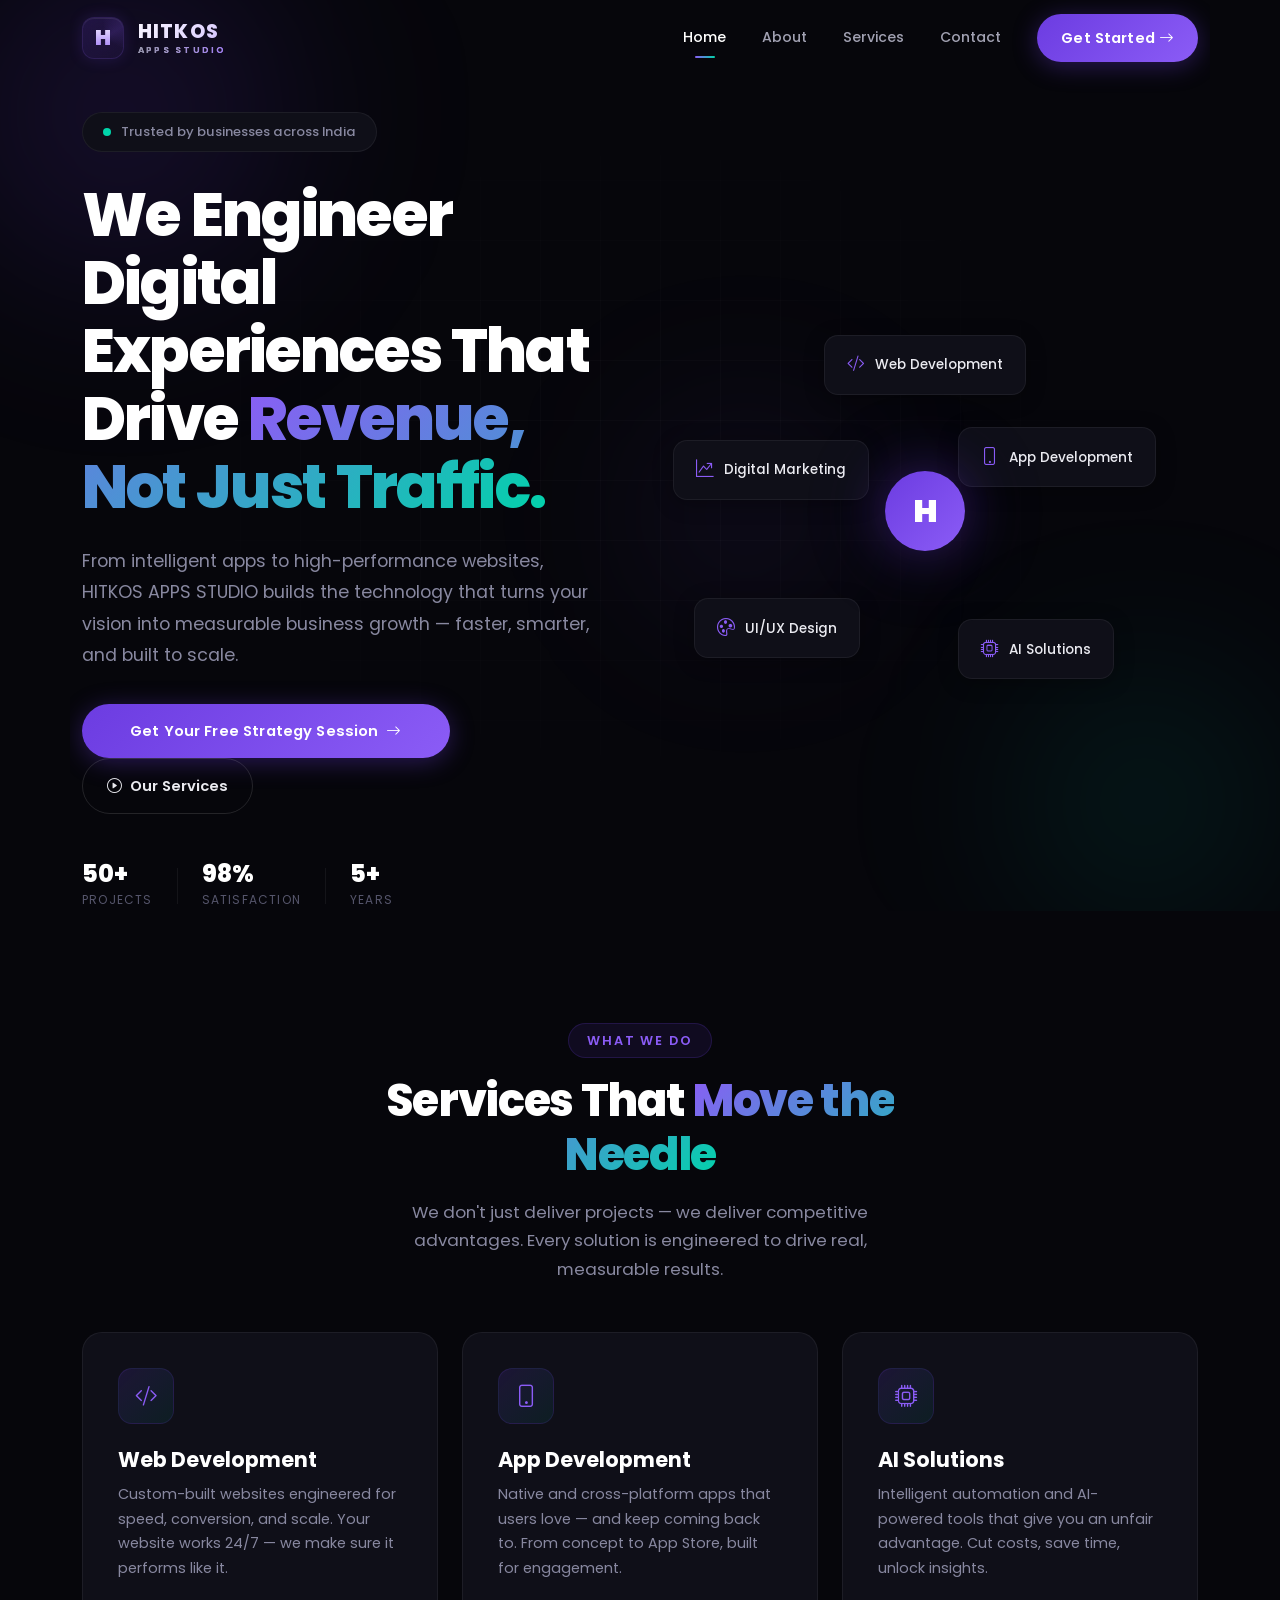
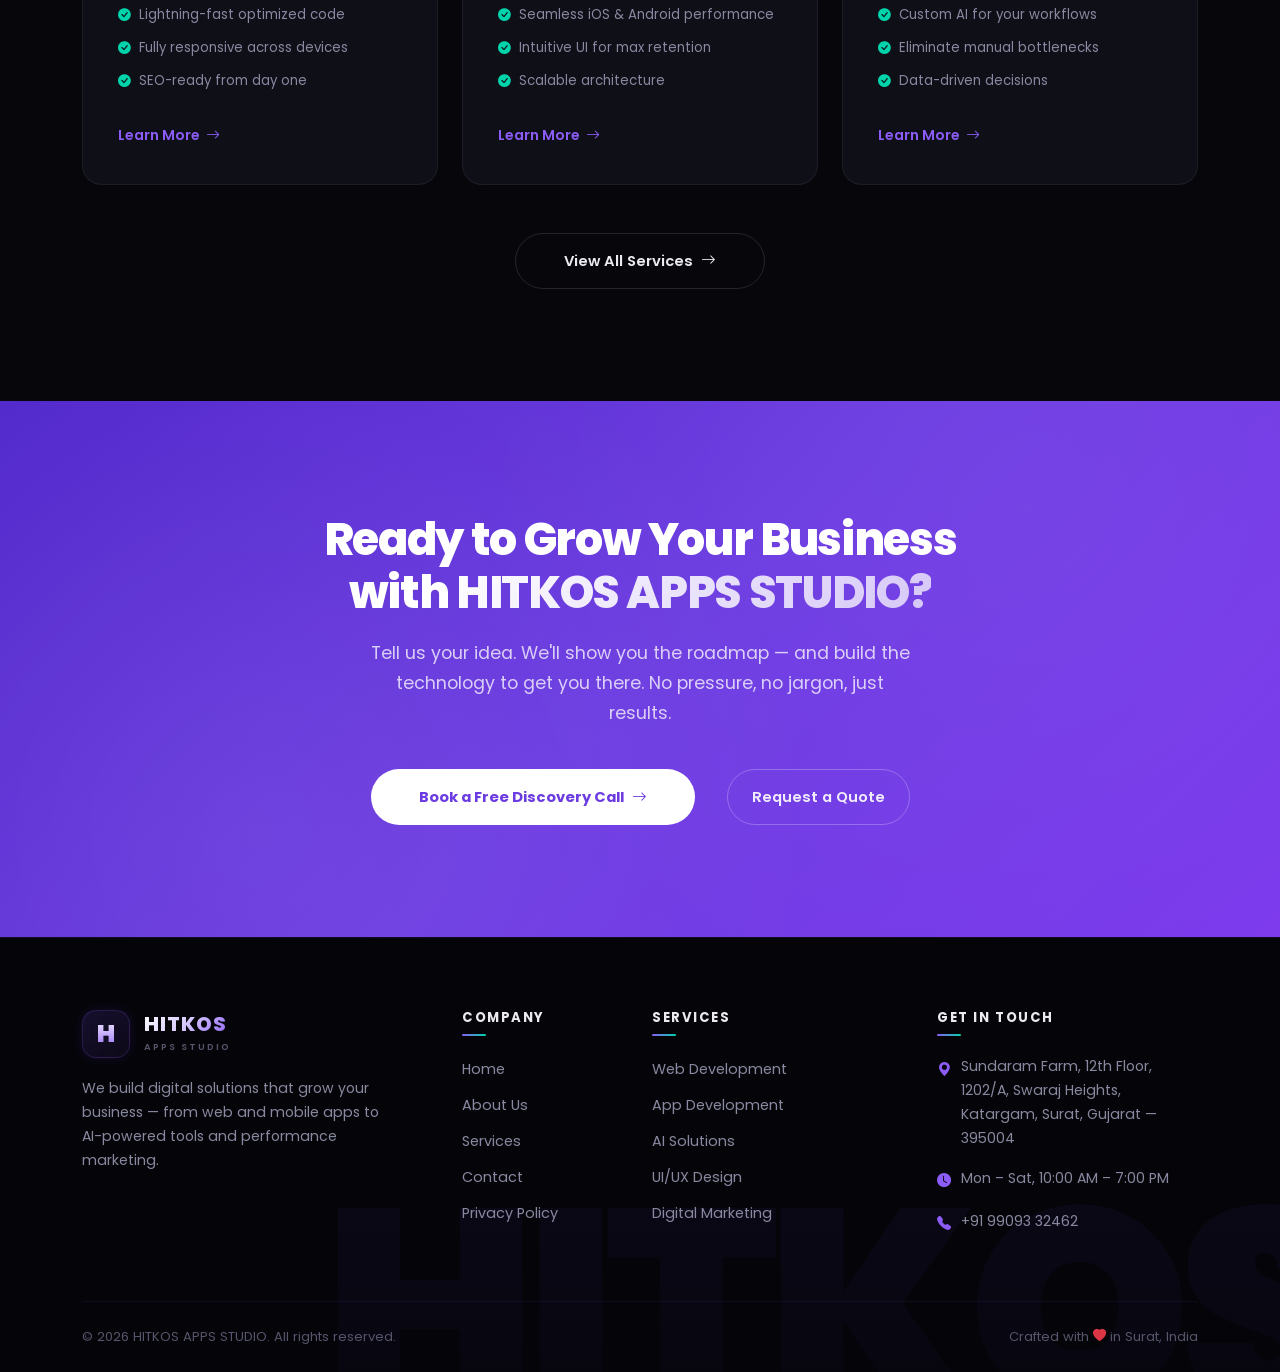
==== commit d82d7025: "Add files via upload" ====
--- a/index.html
+++ b/index.html
@@ -344,6 +344,10 @@
               <i class="bi bi-clock-fill"></i>
               <span>Mon – Sat, 10:00 AM – 7:00 PM</span>
             </li>
+            <li>
+              <i class="bi bi-telephone-fill"></i>
+              <a href="tel:+919909332462" style="color: inherit; text-decoration: none;">+91 99093 32462</a>
+            </li>
           </ul>
         </div>
       </div>
